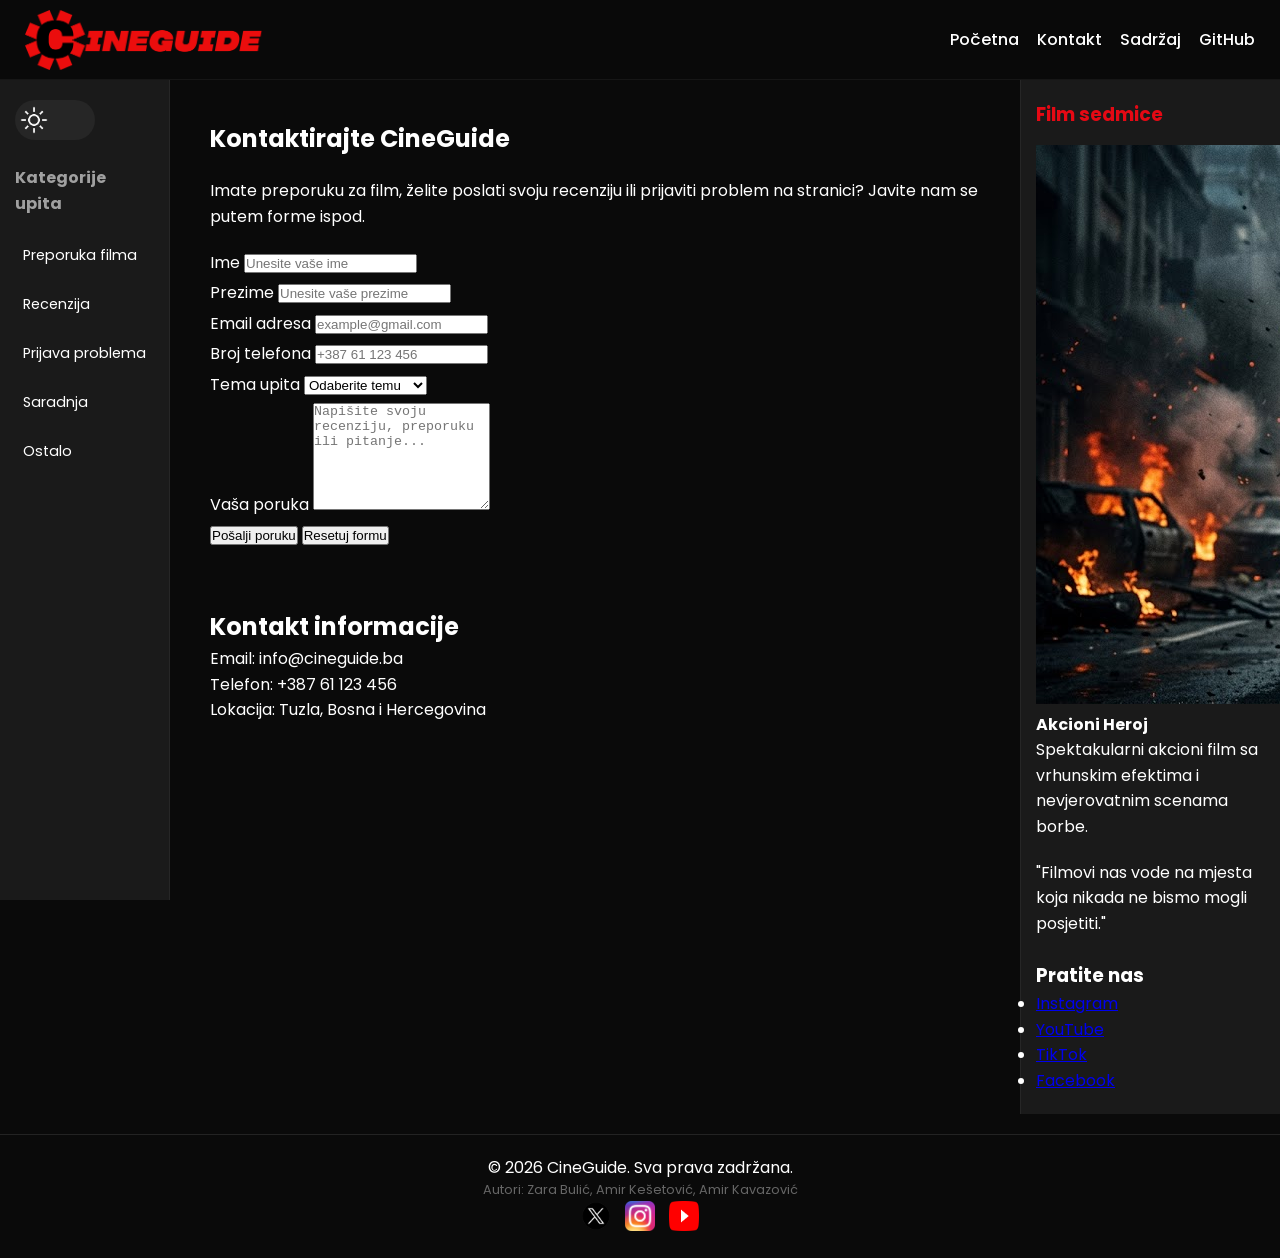
==== kontakt.html @ f927d688 "vracen desni sidebar Updated kontakt.html to add a right sidebar with film of the week and social me" ====
<!DOCTYPE html>
<html lang="bs">
<head>
<meta charset="UTF-8">
<meta name="viewport" content="width=device-width, initial-scale=1.0">
<title>CineGuide - Kontakt</title>
    <link rel="stylesheet" href="css/tptpstil.css">
    <script src="js/tptpskripte.js" defer></script>
</head>

<body>

    <header>
        <div class="logo">
            <img src="images/CineLogoFinal.png" alt="CineGuide Logo" class="logo-slika">
        </div>

        <nav>
            <ul>
                <li><a href="index.html">Početna</a></li>
                <li><a href="kontakt.html">Kontakt</a></li>
                <li><a href="sadrzaj.html">Sadržaj</a></li>
                <li><a href="https://github.com/amirkesetovic/Grupa14-TPTP-2026" target="_blank">GitHub</a></li>
            </ul>
        </nav>
    </header>

    <div class="glavni-kontejner">
        <aside class="lijevi-sidebar">

            <input type="checkbox" id="mode-toggle" class="mode-checkbox">

            <label for="mode-toggle" class="slide-kontejner">
            <div class="ikona-omotac">
                    <img src="images/lightmode.png" alt="Light" class="ikona-sunce">
                    <img src="images/darkmode.png" alt="Dark" class="ikona-mesec">
            </div>
            </label>

            <h3>Kategorije upita</h3>

            <ul>
                <li><a href="#">Preporuka filma</a></li>
                <li><a href="#">Recenzija</a></li>
                <li><a href="#">Prijava problema</a></li>
                <li><a href="#">Saradnja</a></li>
                <li><a href="#">Ostalo</a></li>
            </ul>

        </aside>

        <!-- GLAVNI SADRZAJ -->
        <main class="kontakt-sadrzaj">

            <section class="kontakt-sekcija">

                <h1>Kontaktirajte CineGuide</h1>

                <p>
                    Imate preporuku za film, želite poslati svoju recenziju
                    ili prijaviti problem na stranici? Javite nam se putem forme ispod.
                </p>

                
                <form id="kontakt-forma">

                    
                    <div class="forma-grupa">
                        <label for="ime">Ime</label>
                        <input type="text" id="ime" class="unos-polje" name="ime" 
                        placeholder="Unesite vaše ime" autocomplete="given-name">
                        <span class="greska" id="ime-greska"></span>
                    </div>
                    
                    <div class="forma-grupa">
                        <label for="prezime">Prezime</label>
                        <input type="text" id="prezime"class="unos-polje"  name="prezime" 
                        placeholder="Unesite vaše prezime" autocomplete="family-name">
                        <span class="greska" id="prezime-greska"></span>
                    </div>

                    <div class="forma-grupa">
                        <label for="email">Email adresa</label>
                        <input type="text" id="email" class="unos-polje" name="email" 
                        placeholder="example@gmail.com" autocomplete="email">
                        <span class="greska" id="email-greska"></span>
                    </div>
                    
                    <div class="forma-grupa">
                        <label for="telefon">Broj telefona</label>
                        <input type="text" id="telefon" class="unos-polje" name="telefon"  
                        placeholder="+387 61 123 456" autocomplete="tel">
                        <span class="greska" id="telefon-greska"></span>
                    </div>

                    <div class="forma-grupa">
                        <label for="tema">Tema upita</label>
                        <select id="tema" name="tema" class="unos-polje">

                            <option value="">Odaberite temu</option>
                            <option value="preporuka">
                                Preporuka filma
                            </option>

                            <option value="recenzija">
                                Slanje recenzije
                            </option>

                            <option value="problem">
                                Prijava problema
                            </option>

                            <option value="saradnja">
                                Saradnja
                            </option>

                            <option value="ostalo">
                                Ostalo
                            </option>

                        </select>

                        <span class="greska" id="tema-greska"></span>
                    </div>

                    <div class="forma-grupa">
                        <label for="poruka">Vaša poruka</label>

                        <textarea
                            id="poruka" name="poruka" rows="7"
                             placeholder="Napišite svoju recenziju, preporuku ili pitanje..."
                        ></textarea>

                        <span class="greska" id="poruka-greska"></span>
                    </div>

                    <div class="dugmad-forme">
                        <button type="submit" class="posalji-btn">
                            Pošalji poruku
                        </button>

                        <button type="reset" class="reset-btn">
                            Resetuj formu
                        </button>

                    </div>
                </form>

                <div id="uspjesna-poruka"></div>
                <section class="kontakt-info">

    <h2>Kontakt informacije</h2>

    <p>Email: info@cineguide.ba</p>
    <p>Telefon: +387 61 123 456</p>
    <p>Lokacija: Tuzla, Bosna i Hercegovina</p>
                </section>
        </main>

        <aside class="desni-sidebar">
            <h3 class="kontakt-film-naslov">Film sedmice</h3>

            <div class="film-sedmice">

                <picture>
              
             <img src="images/film1.jpg" alt="Film sedmice" class="film-slika">
             </picture>
                <h4>Akcioni Heroj</h4>

                <p>
                    Spektakularni akcioni film sa vrhunskim efektima
                    i nevjerovatnim scenama borbe.
                </p>

            </div>

            <blockquote class="kontakt-citat">
                "Filmovi nas vode na mjesta koja nikada ne bismo mogli posjetiti."
            </blockquote>

            <h3 class="pratite-nas-naslov">Pratite nas</h3>

            <ul class="drustvene-mreze">
                <li><a href="#">Instagram</a></li>
                <li><a href="#">YouTube</a></li>
                <li><a href="#">TikTok</a></li>
                <li><a href="#">Facebook</a></li>
             </ul>
          </aside>
           </div>
    
    <footer class="footer-glavni">
        <p>&copy; 2026 CineGuide. Sva prava zadržana.</p>
        <p class="footer-autori">Autori: Zara Bulić, Amir Kešetović, Amir Kavazović</p>
        <a href="https://www.x.com" target="_blank"><img src="images/x-icon.png" alt="X Logo" class="icon"></a>
        <a href="https://www.instagram.com" target="_blank"><img src="images/Instagram_icon.png" alt="Instagram Logo" class="icon"></a>
        <a href="https://www.youtube.com" target="_blank"><img src="images/Youtube_icon.png" alt="Youtube Logo" class="icon"></a>
    </footer>

</body>
</html>
---- css/tptpstil.css ----
@import url('https://fonts.googleapis.com/css2?family=Poppins:wght@300;400;600;700&display=swap');

:root {
    --primary: #e50914;
    --bg-body: #0a0a0a;
    --bg-card: #1a1a1a;
    --text-main: #ffffff;
    --text-muted: #a0a0a0;
    --gold: #ffc107;
    --glass: rgba(255, 255, 255, 0.05);
    --header-height: 80px;
    --sidebar-width: clamp(160px, 18vw, 240px);
    --aside-width: clamp(220px, 24vw, 340px);
}
* {
    margin: 0;
    padding: 0;
    box-sizing: border-box;
}

body {
    background-color: var(--bg-body);
    color: var(--text-main);
    font-family: 'Poppins', sans-serif;
    line-height: 1.6;
}

/* --- HEADER --- */
header {
    background: rgba(10, 10, 10, 0.95);
    backdrop-filter: blur(10px);
    height: var(--header-height);
    width: 100%;
    position: fixed;
    top: 0;
    left: 0;
    display: flex;
    align-items: center;
    justify-content: space-between;
    padding: 0 40px;
    border-bottom: 1px solid var(--glass);
    z-index: 1000;
}

header h1 {
    color: var(--primary);
    font-weight: 700;
    letter-spacing: 1px;
}

header nav ul {
    display: flex;
    list-style: none;
    gap: 25px;
}

header nav ul li a {
    color: var(--text-main);
    text-decoration: none;
    font-weight: 500;
    transition: 0.3s;
}

header nav ul li a:hover {
    color: var(--primary);
}


/* header ostaje na dark paletti */
header {
    background: rgba(10, 10, 10, 0.95);
}

header nav ul li a {
    color: white !important;
}

header h1 {
    color: white;
}

/* --- GLAVNI KONTEJNER (GRID) --- */
.glavni-kontejner {
    display: grid;
    grid-template-columns: var(--sidebar-width) 1fr var(--aside-width);
    margin-top: var(--header-height);
    min-height: calc(100vh - var(--header-height));
}

/* --- LIJEVI SIDEBAR --- */
.lijevi-sidebar {
    background: var(--bg-card);
    padding:
        clamp(15px, 2vw, 30px)
        clamp(10px, 1.5vw, 20px);
    border-right: 1px solid var(--glass);
    position: sticky;
    top: var(--header-height);
    height: calc(100vh - var(--header-height));
}

.lijevi-sidebar h3 {
    margin-bottom: 20px;
    font-size: clamp(0.9rem, 1vw, 1.2rem);
    color: var(--text-muted);
}

.lijevi-sidebar ul {
    list-style: none;
    display: flex;
    flex-direction: column;
    gap: 10px;
}

.lijevi-sidebar ul li a {
    color: var(--text-main);
    text-decoration: none;
    display: block;
    font-size: clamp(0.8rem, 0.9vw, 1rem);
    padding: clamp(8px, 1vw, 12px);
    border-radius: 8px;
    transition: 0.3s;
}

.lijevi-sidebar ul li a:hover {
    background: var(--glass);
    color: var(--primary);
    padding-left: 15px;
}

.desni-sidebar {
        max-width: fit-content;
    }
/* --- DARK/LIGHT MODE--- */

.mode-checkbox {
    display: none;
}

.slide-kontejner {
    display: flex;
    align-items: center;
    gap: 15px;
    padding: 10px 15px;
    background: var(--glass);
    border-radius: 50px;
    cursor: pointer;
    width: fit-content;
    margin-bottom: 25px;
    transition: 0.3s;
}

.slide-kontejner {
    width: 80px;
    height: 40px;
    background: var(--glass);
    border-radius: 50px;
    display: flex;
    align-items: center;
    padding: 5px;
    cursor: pointer;
    margin-bottom: 25px;
    transition: 0.3s;
}

.ikona-omotac {
    width: 100%;
    display: flex;
    align-items: center;
    justify-content: flex-start;
    transition: 0.3s ease;
    position: relative;
}

#mode-toggle:checked + .slide-kontejner .ikona-omotac {
    justify-content: flex-end;
}

.ikona-omotac {
    width: 100%;
    display: flex;
    align-items: center;
    justify-content: flex-start;
    transition: 0.3s ease;
}

.ikona-sunce,
.ikona-mesec {
    width: 28px;
    height: 28px;
    transition: 0.3s ease;
}

/* dark mode je default */
.ikona-sunce {
    opacity: 1;
    transform: scale(1);
    filter: invert(1);
}

.ikona-mesec {
    opacity: 0;
    transform: scale(0);
}

/* light mode toggle */
#mode-toggle:checked + .slide-kontejner .ikona-sunce {
    opacity: 0;
    transform: scale(0);
}

#mode-toggle:checked + .slide-kontejner .ikona-mesec {
    opacity: 1;
    transform: scale(1);
}

#mode-toggle:checked + .slide-kontejner .ikona-omotac {
    justify-content: flex-end;
}

/* Globalna promjena varijabli stranice */
/* LIGHT MODE */
body.light-mode {
    --bg-body: #f5f5f5;
    --bg-card: #ffffff;
    --text-main: #1a1a1a;
    --text-muted: #555555;
    --glass: rgba(0, 0, 0, 0.1);
}

/* --- SREDINA - MREŽA FILMOVA --- */

.sadrzaj-filmova {
    padding: 40px;
    display: flex;
    flex-wrap: wrap;
    justify-content: center;

    /* Responsive grid */
    grid-template-columns: repeat(auto-fit, minmax(280px, 320px));

    gap: 30px;

    width: 100%;
}

.film-kartica {
    background: var(--bg-card);
    border-radius: 15px;
    overflow: hidden;
    border: 1px solid var(--glass);
    transition: 0.4s;
    display: flex;
    flex-direction: column;
}

.film-kartica:hover {
    transform: translateY(-10px);
    border-color: var(--primary);
}

.film-kartica img {
    width: 100%;
    height: 200px;
    object-fit: cover;
    display: block;
}

.film-kartica .info {
    padding: 20px;
    flex-grow: 1;
    display: flex;
    flex-direction: column;
}

.film-kartica h3 {
    margin-bottom: 10px;
    font-size: 1.2rem;
}

.film-kartica p {
    color: var(--text-muted);
    font-size: 0.9rem;
}

/* --- ZVJEZDICE I BROJČANA OCJENA --- */
.rating {
    margin-top: 10px;
}

.stars {
    color: var(--gold);
    letter-spacing: 1px;
}

.ocjena-broj {
    color: var(--text-muted);
    font-size: 0.85rem;
    margin-left: 5px;
}

/* --- NAŠE MIŠLJENJE I TIPKA --- */
.misljenje {
    margin-top: 10px;
    font-size: 0.85rem;
    line-height: 1.4;
}

.detalji-btn {
    display: block;
    background-color: var(--primary);
    color: white;
    text-align: center;
    text-decoration: none;
    padding: 12px;
    border-radius: 8px;
    margin-top: auto; /* Gura tipku na dno kartice */
    font-weight: 600;
    transition: 0.3s;
}

.detalji-btn:hover {
    background-color: #b20710;
}

/* --- DESNI SIDEBAR (VIDEO) --- */
.desni-sidebar {
    padding: 30px 20px;
    background: var(--bg-card);
    border-left: 1px solid var(--glass);
}

.video-okvir {
    width: 100%;
    height: 450px; /* Fiksna visina za stabilan prikaz */
    background: #000;
    border-radius: 12px;
    overflow: hidden;
    border: 2px solid var(--primary);
    position: relative;
}

.lokalni-video {
    width: 100%;
    height: 100%;
    object-fit: cover;
}

/* --- FOOTER --- */
footer {
    text-align: center;
    padding: 40px;
    background: rgba(10, 10, 10, 0.95); /* footer ostaje na dark mode */
    border-top: 1px solid var(--glass);
}
/* Stilovi za logo u headeru */
.logo {
    display: flex;
    align-items: center; /* Centriranje slike vertikalno */
}

.logo-slika {
    max-height: 60px; /* Prilagodite visinu logotipa da stane u header */
    width: auto;      /* Automatska širina radi očuvanja proporcija */
}

/* Definicija varijabli (prema tvojim pravilima) */


.video-kontejner {
    position: relative;
    width: 100%;
    height: var(--video-visina);
    overflow: hidden;
    /* Flexbox za centriranje teksta preko videa */
    display: flex;
    align-items: center;
    justify-content: center;
}

.pozadinski-video {
    position: absolute;
    top: 50%;
    left: 50%;
    min-width: 100%;
    min-height: 100%;
    width: auto;
    height: auto;
    z-index: -1; /* Video ide u pozadinu */
    transform: translate(-50%, -50%);
    object-fit: cover; /* Osigurava da video popuni prostor bez razvlačenja */
}

/* Stil za logo koji ide preko videa */
.logo-video {
    width: 50px;         /* Možeš promijeniti na 150px ili 250px po želji */
    height: auto;          /* Održava proporcije da se logo ne iskrivi */
    margin-bottom: 15px;   /* Razmak između loga i naslova ispod */
    display: block;        /* Da bi margin: auto radila centriranje */
    margin-left: auto;
    margin-right: auto;
    /* Dodatni efekt: malo sjene da logo bolje "iskoči" sa videa */
    filter: drop-shadow(0px 4px 8px rgba(0,0,0,0.5));
}

/* Osiguraj da kontejner preko videa ne bude preširok na desktopu */
.sadrzaj-preko-videa {
    max-width: 80%;       /* Da ne ide od ruba do ruba */
    z-index: 10;          /* Mora biti veći od videa (-1) */
}

footer p {
    color: white; /* footer ostaje na dark mode */
}

/* dodao nabrzaka zato sto me nerviralo, editajte po zelji -Kesetovic */
.kontakt-sekcija { 
    padding: 40px;
    display: flex;
    flex-direction: column;
    gap: 20px;
}

/* ========================================= */
/* HERO SLIDER */
/* ========================================= */

.sredisnji-sadrzaj {
    display: flex;
    flex-direction: column;
    width: 100%;
}

.hero-slider {
    position: relative;
    width: 100%;
    height: 420px;
    overflow: hidden;
    border-bottom: 1px solid var(--glass);
}

.slides {
    display: flex;
    width: 100%;
    height: 100%;
    transition: transform 0.6s ease-in-out;
}

.slide {
    min-width: 100%;
    height: 100%;
    position: relative;
}

.slide img {
    width: 100%;
    height: 100%;
    object-fit: cover;
    filter: brightness(45%);
}

.slide-video {
    width: 100%;
    height: 100%;
    object-fit: cover;
    filter: brightness(45%);
}

.slide-content {
    position: absolute;
    left: 50px;
    bottom: 50px;
    max-width: 500px;
    z-index: 5;
}

.slide-content h1 {
    font-size: 3rem;
    margin-bottom: 15px;
    color: white;
}

.slide-content p {
    font-size: 1.1rem;
    color: #e0e0e0;
}

.nav-btn {
    position: absolute;
    top: 50%;
    transform: translateY(-50%);
    width: 50px;
    height: 50px;
    border: none;
    border-radius: 50%;
    background: rgba(0,0,0,0.5);
    color: white;
    font-size: 2rem;
    cursor: pointer;
    z-index: 10;
    transition: 0.3s;
}

.nav-btn:hover {
    background: rgba(0,0,0,0.8);
}

.prev {
    left: 20px;
}

.next {
    right: 20px;
}

.dots {
    position: absolute;
    bottom: 20px;
    left: 50%;
    transform: translateX(-50%);
    display: flex;
    gap: 10px;
    z-index: 10;
}

.dot {
    width: 12px;
    height: 12px;
    border-radius: 50%;
    background: rgba(255,255,255,0.4);
    cursor: pointer;
    transition: 0.3s;
}

.dot.active {
    background: white;
}

/* ========================================= */
/* FILMOVI ISPOD SLIDERA */
/* ========================================= */

.sadrzaj-filmova {
    padding: 40px;
    display: grid;
    grid-template-columns: repeat(auto-fill, minmax(280px, 1fr));
    gap: 30px;
}

/* ========================================= */
/* RESPONSIVE */
/* ========================================= */

.icon {
    width: 30px;
    height: 30px;
    margin: 0 5px;
    transition: 0.3s;
    align-items: baseline;
}


/* ===== INLINE STILOVI PREBAČENI IZ HTML-A ===== */

.trailer-naslov {
    color: #e50914;
    margin-bottom: 15px;
}

.trailer-opis {
    margin-top: 10px;
    font-size: 0.9rem;
    color: #a0a0a0;
}

.footer-glavni {
    text-align: center;
    padding: 20px;
    border-top: 1px solid rgba(255,255,255,0.1);
    margin-top: 20px;
}

.footer-autori {
    font-size: 0.8rem;
    color: #666;
}

.kontakt-film-naslov {
    color: #e50914;
    margin-bottom: 15px;
}

.kontakt-citat {
    margin-top: 20px;
}

.pratite-nas-naslov {
    margin-top: 25px;
}

.aktivan-filter {
    background: var(--primary);
    color: white !important;
}

/* Validacija forme */

.greska {
    color: #ff4d4d;
    font-size: 0.85rem;
    margin-top: 5px;
    display: block;
}

#uspjesna-poruka {
    margin-top: 20px;
    color: #4caf50;
    font-weight: 600;
}

@media (max-width: 1440px) {

    :root {
        --sidebar-width: 170px;
        --aside-width: 260px;
    }

    /* HEADER */

    header {
        padding: 0 25px;
    }

    header nav ul {
        gap: 18px;
    }

    /* LIJEVI SIDEBAR */

    .lijevi-sidebar {
        padding: 20px 15px;
    }

    .lijevi-sidebar h3 {
        font-size: 1rem;
    }

    .lijevi-sidebar ul li a {
        font-size: 0.9rem;
        padding: 8px;
    }

    /* DESNI SIDEBAR */

    .desni-sidebar {
        padding: 20px 15px;
    }

    .video-okvir {
        height: 350px;
    }

    /* HERO SLIDER */

    .hero-slider {
        height: 360px;
    }

    .slide-content h1 {
        font-size: 2.3rem;
    }

    .slide-content p {
        font-size: 1rem;
    }

    /* FILM GRID */

    .sadrzaj-filmova {
        grid-template-columns:
            repeat(auto-fill, minmax(240px, 1fr));

        padding: 30px;
        gap: 20px;
    }

}

@media (max-width: 768px) {

    /* HEADER */

    header {
        height: auto;
        flex-direction: column;
        align-items: center;
        padding: 15px;
        gap: 15px;
    }

    /* NAVIGACIJA */

    header nav ul {
    display: flex;
    list-style: none;
    gap: 10px;

    flex-wrap: nowrap;
    justify-content: center;
    }

    header nav ul li a {
    white-space: nowrap;
    }

    /* GLAVNI KONTEJNER */

    .glavni-kontejner {
        grid-template-columns: 1fr;
        margin-top: 120px;
    }

    /* LIJEVI SIDEBAR */

    .lijevi-sidebar {
        display: block;
        position: static;
        height: auto;
        border-right: none;
        border-bottom: 1px solid var(--glass);
    }

    /* KATEGORIJE */

    .lijevi-sidebar ul {
        flex-direction: row;
        flex-wrap: wrap;
        justify-content: center;
    }

    /* DESNI SIDEBAR */

    .desni-sidebar {
        display: none;
    }

    /* HERO SLIDER */

    .hero-slider {
        height: 250px;
    }

    .slide-content {
        left: 20px;
        bottom: 20px;
        max-width: 90%;
    }

    .slide-content h1 {
        font-size: 1.5rem;
    }

    .slide-content p {
        font-size: 0.9rem;
    }

    /* FILM KARTICE */

    .sadrzaj-filmova {
        grid-template-columns: 1fr;
        padding: 20px;
    }

}
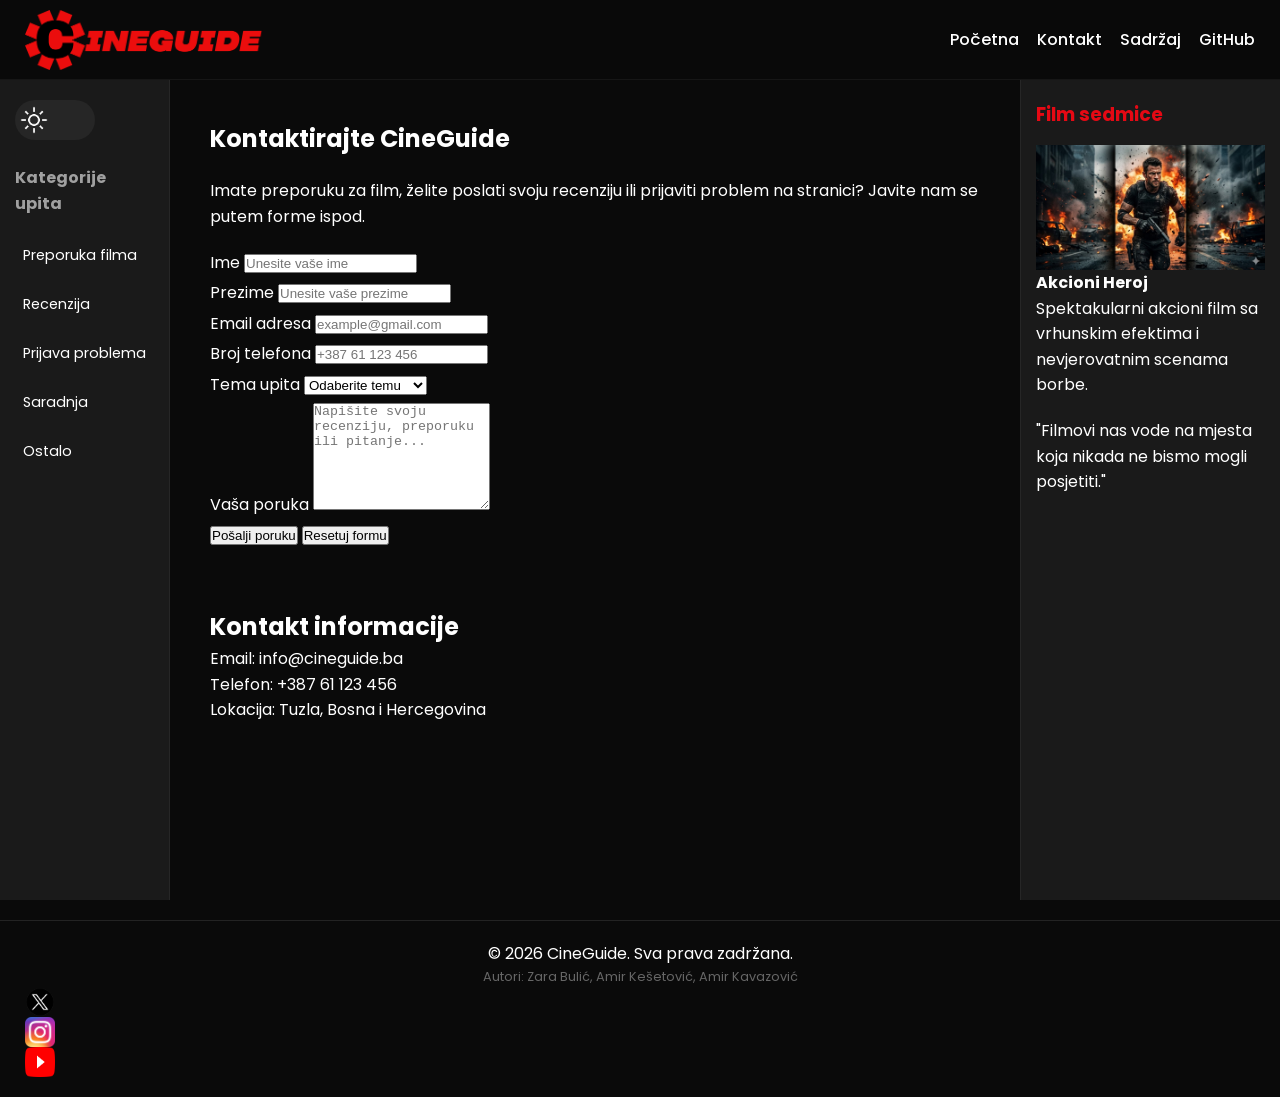
==== commit 602f4689: "izbrisane popularne mreze" ====
--- a/kontakt.html
+++ b/kontakt.html
@@ -179,14 +179,7 @@
                 "Filmovi nas vode na mjesta koja nikada ne bismo mogli posjetiti."
             </blockquote>
 
-            <h3 class="pratite-nas-naslov">Pratite nas</h3>
-
-            <ul class="drustvene-mreze">
-                <li><a href="#">Instagram</a></li>
-                <li><a href="#">YouTube</a></li>
-                <li><a href="#">TikTok</a></li>
-                <li><a href="#">Facebook</a></li>
-             </ul>
+           
           </aside>
            </div>
     
--- a/css/tptpstil.css
+++ b/css/tptpstil.css
@@ -17,13 +17,25 @@
     padding: 0;
     box-sizing: border-box;
 }
-
+html,
+body {
+    width: 100%;
+    overflow-x: hidden;
+}
 body {
     background-color: var(--bg-body);
     color: var(--text-main);
     font-family: 'Poppins', sans-serif;
     line-height: 1.6;
 }
+img,
+video,
+iframe {
+    max-width: 100%;
+    height: auto;
+    display: block;
+}
+
 
 /* --- HEADER --- */
 header {
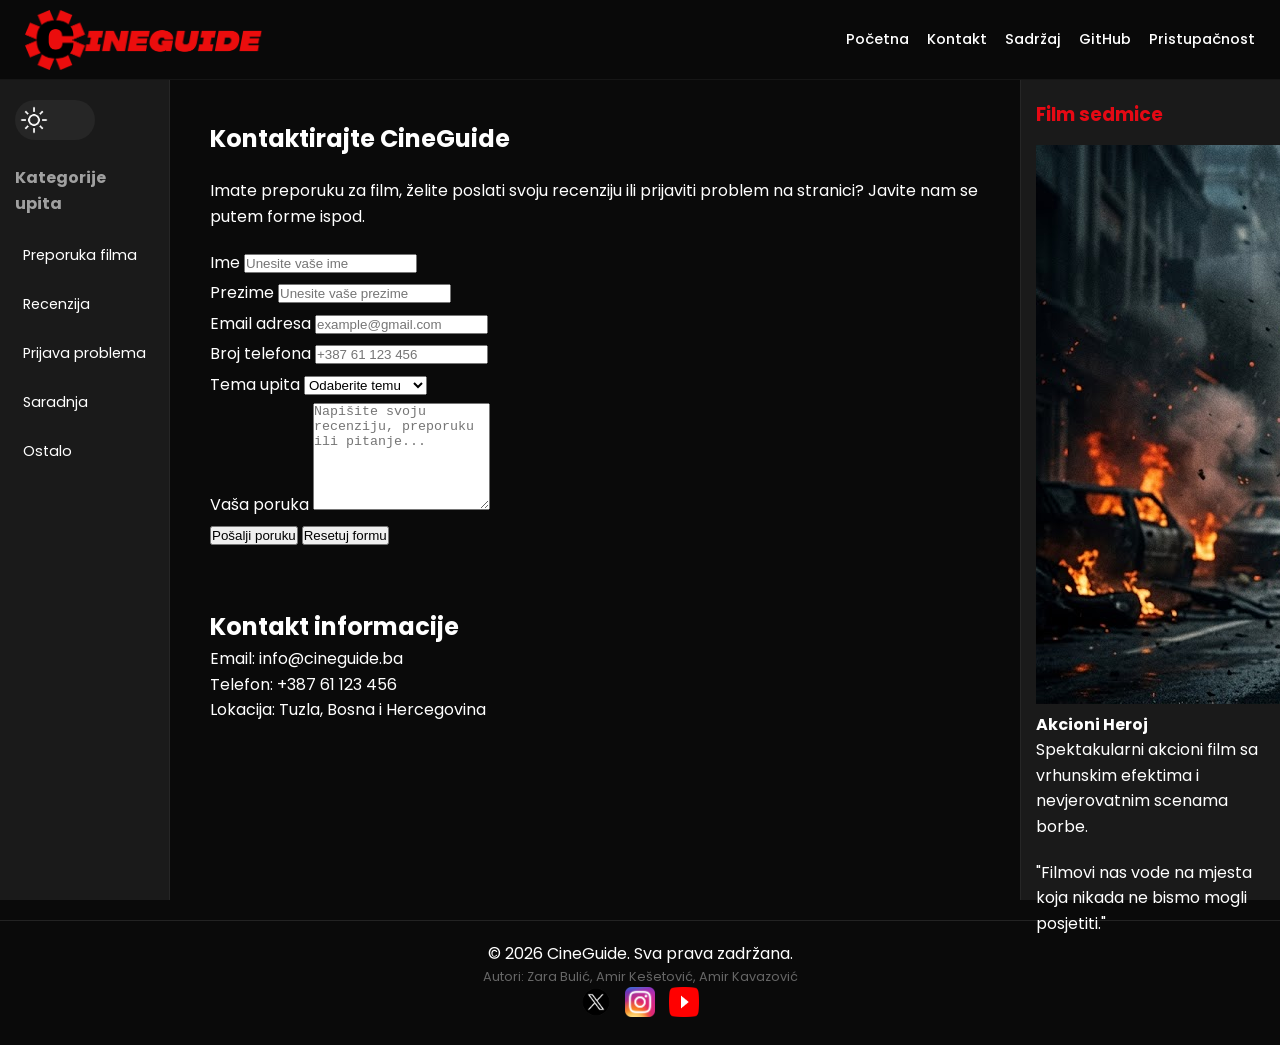
==== commit ca3f731e: "Dodat accessibility panel" ====
--- a/kontakt.html
+++ b/kontakt.html
@@ -21,8 +21,38 @@
                 <li><a href="kontakt.html">Kontakt</a></li>
                 <li><a href="sadrzaj.html">Sadržaj</a></li>
                 <li><a href="https://github.com/amirkesetovic/Grupa14-TPTP-2026" target="_blank">GitHub</a></li>
+                <li><a href="#" id="accessibility">Pristupačnost</a></li>
             </ul>
         </nav>
+
+            <!-- ACCESSIBILITY PANEL -->
+<div class="accessibility-panel hidden" id="accessibility-panel">
+
+    <h3>Postavke pristupačnosti</h3>
+
+    <div class="accessibility-option">
+        <label for="font-size-slider">
+            Veličina fonta
+        </label>
+
+        <input
+            type="range"
+            id="font-size-slider"
+            min="14"
+            max="24"
+            value="16"
+        >
+
+        <span id="font-size-value">16px</span>
+    </div>
+
+    <div class="accessibility-option">
+        <button id="toggle-animations">
+            Isključi animacije
+        </button>
+    </div>
+
+</div>
     </header>
 
     <div class="glavni-kontejner">
--- a/css/tptpstil.css
+++ b/css/tptpstil.css
@@ -17,25 +17,13 @@
     padding: 0;
     box-sizing: border-box;
 }
-html,
-body {
-    width: 100%;
-    overflow-x: hidden;
-}
+
 body {
     background-color: var(--bg-body);
     color: var(--text-main);
     font-family: 'Poppins', sans-serif;
     line-height: 1.6;
 }
-img,
-video,
-iframe {
-    max-width: 100%;
-    height: auto;
-    display: block;
-}
-
 
 /* --- HEADER --- */
 header {
@@ -141,7 +129,14 @@
 }
 
 .desni-sidebar {
-        max-width: fit-content;
+    background: var(--bg-card);
+    padding:
+        clamp(15px, 2vw, 30px)
+        clamp(10px, 1.5vw, 20px);
+    border-left: 1px solid var(--glass);
+    position: sticky;
+    top: var(--header-height);
+    height: calc(100vh - var(--header-height));
     }
 /* --- DARK/LIGHT MODE--- */
 
@@ -432,10 +427,6 @@
     flex-direction: column;
     gap: 20px;
 }
-
-/* ========================================= */
-/* HERO SLIDER */
-/* ========================================= */
 
 .sredisnji-sadrzaj {
     display: flex;
@@ -548,20 +539,12 @@
     background: white;
 }
 
-/* ========================================= */
-/* FILMOVI ISPOD SLIDERA */
-/* ========================================= */
-
 .sadrzaj-filmova {
     padding: 40px;
     display: grid;
     grid-template-columns: repeat(auto-fill, minmax(280px, 1fr));
     gap: 30px;
 }
-
-/* ========================================= */
-/* RESPONSIVE */
-/* ========================================= */
 
 .icon {
     width: 30px;
@@ -645,6 +628,7 @@
 
     header nav ul {
         gap: 18px;
+        font-size: 0.9rem;
     }
 
     /* LIJEVI SIDEBAR */
@@ -723,6 +707,7 @@
 
     header nav ul li a {
     white-space: nowrap;
+    font-size: 0.8rem;
     }
 
     /* GLAVNI KONTEJNER */
@@ -783,5 +768,119 @@
         padding: 20px;
     }
 
-}
-
+    .accessibility-panel {
+        right: 15px;
+        left: 15px;
+        width: auto;
+    }
+
+}
+
+/* --- RECENZIJE --- */
+
+.hidden {
+    display: none;
+}
+
+#recenzije {
+    width: 100%;
+    padding: 40px;
+}
+
+.film-recenzija {
+    max-width: 900px;
+    margin: 0 auto;
+}
+
+.film-recenzija img {
+    width: 100%;
+    max-width: 500px;
+    border-radius: 15px;
+    margin-bottom: 25px;
+}
+
+.film-recenzija h1 {
+    margin-bottom: 20px;
+    font-size: 2.5rem;
+}
+
+.film-recenzija p {
+    margin-bottom: 15px;
+    line-height: 1.8;
+    color: var(--text-muted);
+}
+
+.nazad-btn {
+    margin-bottom: 30px;
+}
+
+/* --- PANEL ZA PRISTUPAČNOST --- */
+
+.accessibility-panel {
+    position: absolute;
+    top: 90px;
+    right: 40px;
+
+    width: 320px;
+
+    background: var(--bg-card);
+
+    border: 1px solid var(--glass);
+
+    border-radius: 15px;
+
+    padding: 20px;
+
+    z-index: 2000;
+
+    box-shadow: 0 10px 25px rgba(0,0,0,0.4);
+}
+
+.accessibility-panel.hidden {
+    display: none;
+}
+
+.accessibility-panel h3 {
+    margin-bottom: 20px;
+    color: var(--primary);
+}
+
+.accessibility-option {
+    margin-bottom: 20px;
+}
+
+.accessibility-option label {
+    display: block;
+    margin-bottom: 10px;
+}
+
+.accessibility-option input[type="range"] {
+    width: 100%;
+}
+
+.accessibility-option button {
+    width: 100%;
+    padding: 10px;
+
+    border: none;
+    border-radius: 8px;
+
+    background: var(--primary);
+    color: white;
+
+    cursor: pointer;
+
+    font-weight: 600;
+
+    transition: 0.3s;
+}
+
+.accessibility-option button:hover {
+    background: #b20710;
+}
+
+body.reduce-motion * {
+    animation: none !important;
+    transition: none !important;
+    scroll-behavior: auto !important;
+}
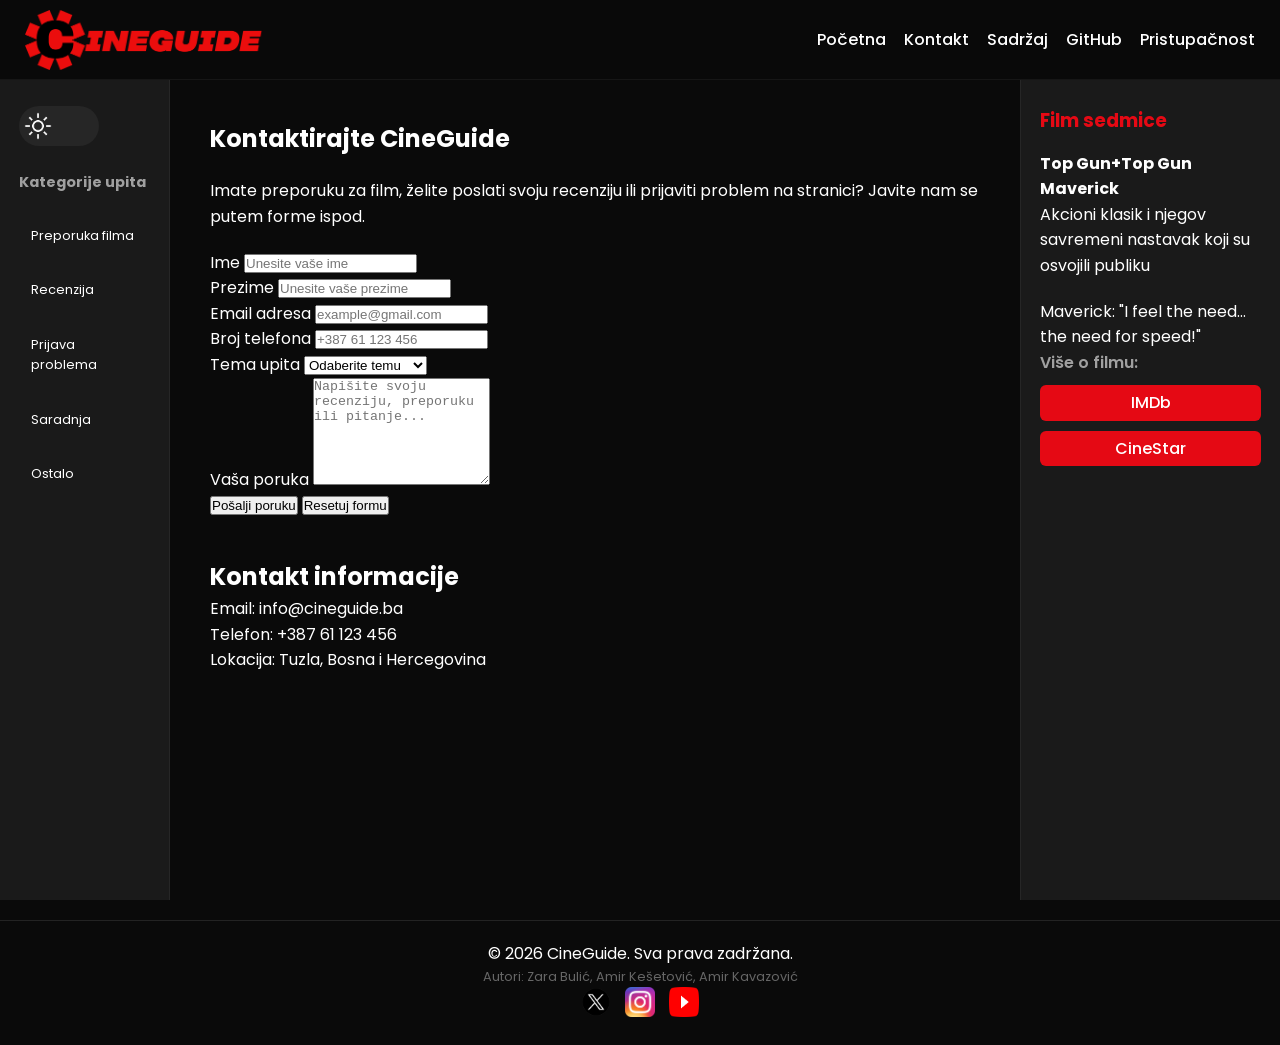
==== commit 11d1b0ee: "galerija slika, tabela itd" ====
--- a/kontakt.html
+++ b/kontakt.html
@@ -191,25 +191,27 @@
             <h3 class="kontakt-film-naslov">Film sedmice</h3>
 
             <div class="film-sedmice">
-
-                <picture>
-              
-             <img src="images/film1.jpg" alt="Film sedmice" class="film-slika">
-             </picture>
-                <h4>Akcioni Heroj</h4>
-
+          <h4>Top Gun+Top Gun Maverick</h4>
                 <p>
-                    Spektakularni akcioni film sa vrhunskim efektima
-                    i nevjerovatnim scenama borbe.
+                    Akcioni klasik i njegov savremeni nastavak koji su osvojili publiku 
                 </p>
 
             </div>
 
             <blockquote class="kontakt-citat">
-                "Filmovi nas vode na mjesta koja nikada ne bismo mogli posjetiti."
+                Maverick: "I feel the need... the need for speed!"
             </blockquote>
-
-           
+         <p class="link-naslov">Više o filmu:</p>
+
+    <div class="link-grupa">
+        <a href="https://www.imdb.com/title/tt0092099/" target="_blank" class="link-dugme">
+            IMDb
+        </a>
+
+        <a href="https://cinestarcinemas.ba/tuzla-bingo-city-center/top-gun-maverick/6507"
+           target="_blank" class="link-dugme">
+            CineStar
+        </a>
           </aside>
            </div>
     
--- a/css/tptpstil.css
+++ b/css/tptpstil.css
@@ -18,6 +18,7 @@
     box-sizing: border-box;
 }
 
+/* --- DEFAULT STIL --- */
 body {
     background-color: var(--bg-body);
     color: var(--text-main);
@@ -25,7 +26,18 @@
     line-height: 1.6;
 }
 
+/* ---LIGHT MODE--- */
+body.light-mode {
+    --bg-body: #f5f5f5;
+    --bg-card: #ffffff;
+    --text-main: #1a1a1a;
+    --text-muted: #555555;
+    --glass: rgba(0, 0, 0, 0.1);
+}
+
+/* -------------- */
 /* --- HEADER --- */
+/* -------------- */
 header {
     background: rgba(10, 10, 10, 0.95);
     backdrop-filter: blur(10px);
@@ -42,10 +54,14 @@
     z-index: 1000;
 }
 
-header h1 {
-    color: var(--primary);
-    font-weight: 700;
-    letter-spacing: 1px;
+.logo {
+    display: flex;
+    align-items: center; /* Centriranje slike vertikalno */
+}
+
+.logo-slika {
+    max-height: 60px; /* Prilagodite visinu logotipa da stane u header */
+    width: auto;      /* Automatska širina radi očuvanja proporcija */
 }
 
 header nav ul {
@@ -55,7 +71,7 @@
 }
 
 header nav ul li a {
-    color: var(--text-main);
+    color: white;
     text-decoration: none;
     font-weight: 500;
     transition: 0.3s;
@@ -65,21 +81,76 @@
     color: var(--primary);
 }
 
-
-/* header ostaje na dark paletti */
-header {
-    background: rgba(10, 10, 10, 0.95);
-}
-
-header nav ul li a {
-    color: white !important;
-}
-
-header h1 {
+.accessibility-panel {
+    position: absolute;
+    top: 90px;
+    right: 40px;
+
+    width: 320px;
+
+    background: var(--bg-card);
+
+    border: 1px solid var(--glass);
+
+    border-radius: 15px;
+
+    padding: 20px;
+
+    z-index: 2000;
+
+    box-shadow: 0 10px 25px rgba(0,0,0,0.4);
+}
+
+.accessibility-panel.hidden {
+    display: none;
+}
+
+.accessibility-panel h3 {
+    margin-bottom: 20px;
+    color: var(--primary);
+}
+
+.accessibility-option {
+    margin-bottom: 20px;
+}
+
+.accessibility-option label {
+    display: block;
+    margin-bottom: 10px;
+}
+
+.accessibility-option input[type="range"] {
+    width: 100%;
+}
+
+.accessibility-option button {
+    width: 100%;
+    padding: 10px;
+
+    border: none;
+    border-radius: 8px;
+
+    background: var(--primary);
     color: white;
-}
-
-/* --- GLAVNI KONTEJNER (GRID) --- */
+
+    cursor: pointer;
+
+    font-weight: 600;
+
+    transition: 0.3s;
+}
+
+.accessibility-option button:hover {
+    background: #b20710;
+}
+
+body.reduce-motion * {
+    animation: none !important;
+    transition: none !important;
+    scroll-behavior: auto !important;
+}
+
+/* --- GLAVNI KONTEJNER --- */
 .glavni-kontejner {
     display: grid;
     grid-template-columns: var(--sidebar-width) 1fr var(--aside-width);
@@ -87,7 +158,9 @@
     min-height: calc(100vh - var(--header-height));
 }
 
+/* ---------------------- */
 /* --- LIJEVI SIDEBAR --- */
+/* ---------------------- */
 .lijevi-sidebar {
     background: var(--bg-card);
     padding:
@@ -128,18 +201,6 @@
     padding-left: 15px;
 }
 
-.desni-sidebar {
-    background: var(--bg-card);
-    padding:
-        clamp(15px, 2vw, 30px)
-        clamp(10px, 1.5vw, 20px);
-    border-left: 1px solid var(--glass);
-    position: sticky;
-    top: var(--header-height);
-    height: calc(100vh - var(--header-height));
-    }
-/* --- DARK/LIGHT MODE--- */
-
 .mode-checkbox {
     display: none;
 }
@@ -198,7 +259,6 @@
     transition: 0.3s ease;
 }
 
-/* dark mode je default */
 .ikona-sunce {
     opacity: 1;
     transform: scale(1);
@@ -210,7 +270,12 @@
     transform: scale(0);
 }
 
-/* light mode toggle */
+.aktivan-filter {
+    background: var(--primary);
+    color: white !important;
+}
+
+/*---LIGHT/DARK MODE TOGGLE --- */
 #mode-toggle:checked + .slide-kontejner .ikona-sunce {
     opacity: 0;
     transform: scale(0);
@@ -225,215 +290,9 @@
     justify-content: flex-end;
 }
 
-/* Globalna promjena varijabli stranice */
-/* LIGHT MODE */
-body.light-mode {
-    --bg-body: #f5f5f5;
-    --bg-card: #ffffff;
-    --text-main: #1a1a1a;
-    --text-muted: #555555;
-    --glass: rgba(0, 0, 0, 0.1);
-}
-
+/* ------------------------------- */
 /* --- SREDINA - MREŽA FILMOVA --- */
-
-.sadrzaj-filmova {
-    padding: 40px;
-    display: flex;
-    flex-wrap: wrap;
-    justify-content: center;
-
-    /* Responsive grid */
-    grid-template-columns: repeat(auto-fit, minmax(280px, 320px));
-
-    gap: 30px;
-
-    width: 100%;
-}
-
-.film-kartica {
-    background: var(--bg-card);
-    border-radius: 15px;
-    overflow: hidden;
-    border: 1px solid var(--glass);
-    transition: 0.4s;
-    display: flex;
-    flex-direction: column;
-}
-
-.film-kartica:hover {
-    transform: translateY(-10px);
-    border-color: var(--primary);
-}
-
-.film-kartica img {
-    width: 100%;
-    height: 200px;
-    object-fit: cover;
-    display: block;
-}
-
-.film-kartica .info {
-    padding: 20px;
-    flex-grow: 1;
-    display: flex;
-    flex-direction: column;
-}
-
-.film-kartica h3 {
-    margin-bottom: 10px;
-    font-size: 1.2rem;
-}
-
-.film-kartica p {
-    color: var(--text-muted);
-    font-size: 0.9rem;
-}
-
-/* --- ZVJEZDICE I BROJČANA OCJENA --- */
-.rating {
-    margin-top: 10px;
-}
-
-.stars {
-    color: var(--gold);
-    letter-spacing: 1px;
-}
-
-.ocjena-broj {
-    color: var(--text-muted);
-    font-size: 0.85rem;
-    margin-left: 5px;
-}
-
-/* --- NAŠE MIŠLJENJE I TIPKA --- */
-.misljenje {
-    margin-top: 10px;
-    font-size: 0.85rem;
-    line-height: 1.4;
-}
-
-.detalji-btn {
-    display: block;
-    background-color: var(--primary);
-    color: white;
-    text-align: center;
-    text-decoration: none;
-    padding: 12px;
-    border-radius: 8px;
-    margin-top: auto; /* Gura tipku na dno kartice */
-    font-weight: 600;
-    transition: 0.3s;
-}
-
-.detalji-btn:hover {
-    background-color: #b20710;
-}
-
-/* --- DESNI SIDEBAR (VIDEO) --- */
-.desni-sidebar {
-    padding: 30px 20px;
-    background: var(--bg-card);
-    border-left: 1px solid var(--glass);
-}
-
-.video-okvir {
-    width: 100%;
-    height: 450px; /* Fiksna visina za stabilan prikaz */
-    background: #000;
-    border-radius: 12px;
-    overflow: hidden;
-    border: 2px solid var(--primary);
-    position: relative;
-}
-
-.lokalni-video {
-    width: 100%;
-    height: 100%;
-    object-fit: cover;
-}
-
-/* --- FOOTER --- */
-footer {
-    text-align: center;
-    padding: 40px;
-    background: rgba(10, 10, 10, 0.95); /* footer ostaje na dark mode */
-    border-top: 1px solid var(--glass);
-}
-/* Stilovi za logo u headeru */
-.logo {
-    display: flex;
-    align-items: center; /* Centriranje slike vertikalno */
-}
-
-.logo-slika {
-    max-height: 60px; /* Prilagodite visinu logotipa da stane u header */
-    width: auto;      /* Automatska širina radi očuvanja proporcija */
-}
-
-/* Definicija varijabli (prema tvojim pravilima) */
-
-
-.video-kontejner {
-    position: relative;
-    width: 100%;
-    height: var(--video-visina);
-    overflow: hidden;
-    /* Flexbox za centriranje teksta preko videa */
-    display: flex;
-    align-items: center;
-    justify-content: center;
-}
-
-.pozadinski-video {
-    position: absolute;
-    top: 50%;
-    left: 50%;
-    min-width: 100%;
-    min-height: 100%;
-    width: auto;
-    height: auto;
-    z-index: -1; /* Video ide u pozadinu */
-    transform: translate(-50%, -50%);
-    object-fit: cover; /* Osigurava da video popuni prostor bez razvlačenja */
-}
-
-/* Stil za logo koji ide preko videa */
-.logo-video {
-    width: 50px;         /* Možeš promijeniti na 150px ili 250px po želji */
-    height: auto;          /* Održava proporcije da se logo ne iskrivi */
-    margin-bottom: 15px;   /* Razmak između loga i naslova ispod */
-    display: block;        /* Da bi margin: auto radila centriranje */
-    margin-left: auto;
-    margin-right: auto;
-    /* Dodatni efekt: malo sjene da logo bolje "iskoči" sa videa */
-    filter: drop-shadow(0px 4px 8px rgba(0,0,0,0.5));
-}
-
-/* Osiguraj da kontejner preko videa ne bude preširok na desktopu */
-.sadrzaj-preko-videa {
-    max-width: 80%;       /* Da ne ide od ruba do ruba */
-    z-index: 10;          /* Mora biti veći od videa (-1) */
-}
-
-footer p {
-    color: white; /* footer ostaje na dark mode */
-}
-
-/* dodao nabrzaka zato sto me nerviralo, editajte po zelji -Kesetovic */
-.kontakt-sekcija { 
-    padding: 40px;
-    display: flex;
-    flex-direction: column;
-    gap: 20px;
-}
-
-.sredisnji-sadrzaj {
-    display: flex;
-    flex-direction: column;
-    width: 100%;
-}
-
+/* ------------------------------- */
 .hero-slider {
     position: relative;
     width: 100%;
@@ -539,11 +398,306 @@
     background: white;
 }
 
+.sredisnji-sadrzaj {
+    display: flex;
+    flex-direction: column;
+    width: 100%;
+}
+
 .sadrzaj-filmova {
     padding: 40px;
     display: grid;
     grid-template-columns: repeat(auto-fill, minmax(280px, 1fr));
     gap: 30px;
+}
+
+.film-kartica {
+    background: var(--bg-card);
+    border-radius: 15px;
+    overflow: hidden;
+    border: 1px solid var(--glass);
+    transition: 0.4s;
+    display: flex;
+    flex-direction: column;
+}
+
+.film-kartica:hover {
+    transform: translateY(-10px);
+    border-color: var(--primary);
+}
+
+.film-kartica img {
+    width: 100%;
+    height: 200px;
+    object-fit: cover;
+    display: block;
+}
+
+.film-kartica .info {
+    padding: 20px;
+    flex-grow: 1;
+    display: flex;
+    flex-direction: column;
+}
+
+.film-kartica h3 {
+    margin-bottom: 10px;
+    font-size: 1.2rem;
+}
+
+.film-kartica p {
+    color: var(--text-muted);
+    font-size: 0.9rem;
+}
+
+/* --- ZVJEZDICE I BROJČANA OCJENA --- */
+.rating {
+    margin-top: 10px;
+}
+
+.stars {
+    color: var(--gold);
+    letter-spacing: 1px;
+}
+
+.ocjena-broj {
+    color: var(--text-muted);
+    font-size: 0.85rem;
+    margin-left: 5px;
+}
+
+.kontakt-sekcija { 
+    padding: 40px;
+    display: flex;
+    flex-direction: column;
+    gap: 20px;
+}
+
+.film-tabela {
+    border: 1px solid var(--glass);
+    border-radius: 10px;
+    border-collapse: collapse;
+}
+
+.film-tabela th,
+.film-tabela td {
+    border: 1px solid var(--glass);
+    padding: 12px 15px;
+    text-align: left;
+}
+
+.kontakt-film-naslov {
+    color: #e50914;
+    margin-bottom: 15px;
+}
+
+.kontakt-citat {
+    margin-top: 20px;
+}
+.galerija-filmova {
+    display: grid;
+    grid-template-columns: repeat(auto-fit, minmax(180px, 1fr));
+    gap: 15px;
+    margin-top: 20px;
+}
+
+.galerija-filmova img {
+    width: 100%;
+    height: 220px;        /* svi isti okvir */
+    object-fit: cover;    /* ključno: crop, ali bez deformacije */
+    border-radius: 12px;
+    transition: 0.3s;
+    border: 2px solid var(--glass);
+}
+
+.galerija-filmova img:hover {
+    transform: scale(1.05);
+    border-color: var(--primary);
+}
+.link-naslov {
+    margin-bottom: 10px;
+    font-weight: 600;
+    color: var(--text-muted);
+}
+
+.link-grupa {
+    display: flex;
+    flex-direction: column;
+    gap: 10px;
+}
+
+.link-dugme {
+    display: block;
+    text-align: center;
+    padding: 5px 8px;
+    background: var(--primary);
+    color: white;
+    text-decoration: none;
+    border-radius: 6px;
+    transition: 0.3s;
+    font-weight: 500;
+}
+
+.link-dugme:hover {
+    background: #b20710;
+    transform: translateY(-2px);
+}
+/* --- NAŠE MIŠLJENJE I TIPKA --- */
+.misljenje {
+    margin-top: 10px;
+    font-size: 0.85rem;
+    line-height: 1.4;
+}
+
+.detalji-btn {
+    display: block;
+    background-color: var(--primary);
+    color: white;
+    text-align: center;
+    text-decoration: none;
+    padding: 12px;
+    border-radius: 8px;
+    margin-top: auto; /* Gura tipku na dno kartice */
+    font-weight: 600;
+    transition: 0.3s;
+}
+
+.detalji-btn:hover {
+    background-color: #b20710;
+}
+
+.map-wrapper {
+    position: relative;
+    width: 100%;
+    max-width: 530px;
+}
+
+.interaktivna-mapa {
+    display: block;
+    width: 100%;
+    height: auto;
+    border-radius: 15px;
+}
+
+.map-highlight {
+    position: absolute;
+    top: 0;
+    left: 0;
+
+    width: 100%;
+    height: 100%;
+
+    pointer-events: none;
+}
+
+.map-highlight polygon,
+.map-highlight circle {
+
+    fill: rgba(229, 9, 20, 0.35);
+
+    stroke: #e50914;
+    stroke-width: 3;
+
+    filter:
+        drop-shadow(0 0 8px rgba(229, 9, 20, 0.8));
+
+    transition: 0.25s;
+}
+
+/* ----------------------------- */
+/* --- DESNI SIDEBAR (VIDEO) --- */
+/* ----------------------------- */
+.desni-sidebar {
+    background: var(--bg-card);
+    padding:
+        clamp(15px, 2vw, 30px)
+        clamp(10px, 1.5vw, 20px);
+    border-left: 1px solid var(--glass);
+    position: sticky;
+    top: var(--header-height);
+    height: calc(100vh - var(--header-height));
+}
+
+.video-okvir {
+    width: 100%;
+    height: 450px; /* Fiksna visina za stabilan prikaz */
+    background: #000;
+    border-radius: 12px;
+    overflow: hidden;
+    border: 2px solid var(--primary);
+    position: relative;
+}
+
+.lokalni-video {
+    width: 100%;
+    height: 100%;
+    object-fit: cover;
+}
+
+.video-kontejner {
+    position: relative;
+    width: 100%;
+    height: var(--video-visina);
+    overflow: hidden;
+    /* Flexbox za centriranje teksta preko videa */
+    display: flex;
+    align-items: center;
+    justify-content: center;
+}
+
+.pozadinski-video {
+    position: absolute;
+    top: 50%;
+    left: 50%;
+    min-width: 100%;
+    min-height: 100%;
+    width: auto;
+    height: auto;
+    z-index: -1; /* Video ide u pozadinu */
+    transform: translate(-50%, -50%);
+    object-fit: cover; /* Osigurava da video popuni prostor bez razvlačenja */
+}
+
+/* Osiguraj da kontejner preko videa ne bude preširok na desktopu */
+.sadrzaj-preko-videa {
+    max-width: 80%;       /* Da ne ide od ruba do ruba */
+    z-index: 10;          /* Mora biti veći od videa (-1) */
+}
+
+.trailer-naslov {
+    color: #e50914;
+    margin-bottom: 15px;
+}
+
+.trailer-opis {
+    margin-top: 10px;
+    font-size: 0.9rem;
+    color: #a0a0a0;
+}
+/* -------------- */
+/* --- FOOTER --- */
+/* -------------- */
+footer {
+    text-align: center;
+    padding: 40px;
+    background: rgba(10, 10, 10, 0.95); /* footer ostaje na dark mode */
+    border-top: 1px solid var(--glass);
+}
+
+footer p {
+    color: white; /* footer ostaje na dark mode */
+}
+
+.footer-glavni {
+    text-align: center;
+    padding: 20px;
+    border-top: 1px solid rgba(255,255,255,0.1);
+    margin-top: 20px;
+}
+
+.footer-autori {
+    font-size: 0.8rem;
+    color: #666;
 }
 
 .icon {
@@ -554,123 +708,81 @@
     align-items: baseline;
 }
 
-
-/* ===== INLINE STILOVI PREBAČENI IZ HTML-A ===== */
-
-.trailer-naslov {
-    color: #e50914;
+/* ----------------- */
+/* --- RECENZIJE --- */
+/* ----------------- */
+.hidden {
+    display: none;
+}
+
+#recenzije {
+    width: 100%;
+    padding: 40px;
+}
+
+.film-recenzija {
+    max-width: 900px;
+    margin: 0 auto;
+}
+
+.film-recenzija img {
+    display: block;
+    width: 100%;
+    max-width: 500px;
+    height: auto;
+
+    margin: 0 auto 25px auto;
+
+    border-radius: 15px;
+    object-fit: cover;
+}
+
+.film-recenzija h1 {
+    margin-bottom: 20px;
+    font-size: 2.5rem;
+}
+
+.film-recenzija p {
     margin-bottom: 15px;
-}
-
-.trailer-opis {
-    margin-top: 10px;
-    font-size: 0.9rem;
-    color: #a0a0a0;
-}
-
-.footer-glavni {
-    text-align: center;
-    padding: 20px;
-    border-top: 1px solid rgba(255,255,255,0.1);
-    margin-top: 20px;
-}
-
-.footer-autori {
-    font-size: 0.8rem;
-    color: #666;
-}
-
-.kontakt-film-naslov {
-    color: #e50914;
-    margin-bottom: 15px;
-}
-
-.kontakt-citat {
-    margin-top: 20px;
-}
-
-.pratite-nas-naslov {
-    margin-top: 25px;
-}
-
-.aktivan-filter {
-    background: var(--primary);
-    color: white !important;
-}
-
-/* Validacija forme */
-
-.greska {
-    color: #ff4d4d;
-    font-size: 0.85rem;
-    margin-top: 5px;
-    display: block;
-}
-
-#uspjesna-poruka {
-    margin-top: 20px;
-    color: #4caf50;
-    font-weight: 600;
-}
-
-@media (max-width: 1440px) {
+    line-height: 1.8;
+    color: var(--text-muted);
+}
+
+.nazad-btn {
+    margin-bottom: 30px;
+}
+
+/* --------------------- */
+/* --- RESPONZIVNOST --- */
+/* --------------------- */
+
+/* Manji desktopi */
+@media (max-width: 1400px) {
 
     :root {
         --sidebar-width: 170px;
         --aside-width: 260px;
     }
 
-    /* HEADER */
-
     header {
         padding: 0 25px;
     }
 
     header nav ul {
         gap: 18px;
-        font-size: 0.9rem;
-    }
-
-    /* LIJEVI SIDEBAR */
-
-    .lijevi-sidebar {
-        padding: 20px 15px;
-    }
-
-    .lijevi-sidebar h3 {
-        font-size: 1rem;
-    }
-
-    .lijevi-sidebar ul li a {
-        font-size: 0.9rem;
-        padding: 8px;
-    }
-
-    /* DESNI SIDEBAR */
-
-    .desni-sidebar {
-        padding: 20px 15px;
+    }
+
+    .hero-slider {
+        height: 360px;
+    }
+
+    .slide-content h1 {
+        font-size: 2.3rem;
     }
 
     .video-okvir {
         height: 350px;
     }
-
-    /* HERO SLIDER */
-
-    .hero-slider {
-        height: 360px;
-    }
-
-    .slide-content h1 {
-        font-size: 2.3rem;
-    }
-
-    .slide-content p {
-        font-size: 1rem;
-    }
-
-    /* FILM GRID */
 
     .sadrzaj-filmova {
         grid-template-columns:
@@ -679,9 +791,84 @@
         padding: 30px;
         gap: 20px;
     }
-
-}
-
+}
+
+
+
+/* Laptopi */
+@media (max-width: 1200px) {
+
+    :root {
+        --sidebar-width: 150px;
+        --aside-width: 220px;
+    }
+
+    header nav ul {
+        gap: 14px;
+    }
+
+    header nav ul li a {
+        font-size: 0.9rem;
+    }
+
+    .slide-content h1 {
+        font-size: 2rem;
+    }
+
+    .slide-content p {
+        font-size: 1rem;
+    }
+
+    .hero-slider {
+        height: 320px;
+    }
+
+    .video-okvir {
+        height: 300px;
+    }
+
+    .sadrzaj-filmova {
+        grid-template-columns:
+            repeat(auto-fill, minmax(220px, 1fr));
+    }
+
+    .film-recenzija img {
+        max-width: 100%;
+    }
+}
+
+
+
+/* Tableti landscape */
+@media (max-width: 992px) {
+
+    .glavni-kontejner {
+        grid-template-columns: 180px 1fr;
+    }
+    
+    .sadrzaj-filmova {
+        grid-template-columns:
+            repeat(auto-fill, minmax(220px, 1fr));
+
+        padding: 25px;
+    }
+
+    .hero-slider {
+        height: 280px;
+    }
+
+    .slide-content h1 {
+        font-size: 1.8rem;
+    }
+
+    .film-recenzija img {
+        max-width: 100%;
+    }
+}
+
+
+
+/* Tableti portrait */
 @media (max-width: 768px) {
 
     /* HEADER */
@@ -697,20 +884,18 @@
     /* NAVIGACIJA */
 
     header nav ul {
-    display: flex;
-    list-style: none;
-    gap: 10px;
-
-    flex-wrap: nowrap;
-    justify-content: center;
+        display: flex;
+        flex-wrap: wrap;
+        justify-content: center;
+        gap: 10px;
     }
 
     header nav ul li a {
-    white-space: nowrap;
-    font-size: 0.8rem;
-    }
-
-    /* GLAVNI KONTEJNER */
+        font-size: 0.8rem;
+        white-space: nowrap;
+    }
+
+    /* GRID */
 
     .glavni-kontejner {
         grid-template-columns: 1fr;
@@ -720,14 +905,12 @@
     /* LIJEVI SIDEBAR */
 
     .lijevi-sidebar {
-        display: block;
         position: static;
         height: auto;
+
         border-right: none;
         border-bottom: 1px solid var(--glass);
     }
-
-    /* KATEGORIJE */
 
     .lijevi-sidebar ul {
         flex-direction: row;
@@ -735,13 +918,7 @@
         justify-content: center;
     }
 
-    /* DESNI SIDEBAR */
-
-    .desni-sidebar {
-        display: none;
-    }
-
-    /* HERO SLIDER */
+    /* HERO */
 
     .hero-slider {
         height: 250px;
@@ -761,12 +938,14 @@
         font-size: 0.9rem;
     }
 
-    /* FILM KARTICE */
+    /* FILMOVI */
 
     .sadrzaj-filmova {
         grid-template-columns: 1fr;
         padding: 20px;
     }
+
+    /* ACCESSIBILITY */
 
     .accessibility-panel {
         right: 15px;
@@ -774,113 +953,97 @@
         width: auto;
     }
 
-}
-
-/* --- RECENZIJE --- */
-
-.hidden {
-    display: none;
-}
-
-#recenzije {
-    width: 100%;
-    padding: 40px;
-}
-
-.film-recenzija {
-    max-width: 900px;
-    margin: 0 auto;
-}
-
-.film-recenzija img {
-    width: 100%;
-    max-width: 500px;
-    border-radius: 15px;
-    margin-bottom: 25px;
-}
-
-.film-recenzija h1 {
-    margin-bottom: 20px;
-    font-size: 2.5rem;
-}
-
-.film-recenzija p {
-    margin-bottom: 15px;
-    line-height: 1.8;
-    color: var(--text-muted);
-}
-
-.nazad-btn {
-    margin-bottom: 30px;
-}
-
-/* --- PANEL ZA PRISTUPAČNOST --- */
-
-.accessibility-panel {
-    position: absolute;
-    top: 90px;
-    right: 40px;
-
-    width: 320px;
-
-    background: var(--bg-card);
-
-    border: 1px solid var(--glass);
-
-    border-radius: 15px;
-
-    padding: 20px;
-
-    z-index: 2000;
-
-    box-shadow: 0 10px 25px rgba(0,0,0,0.4);
-}
-
-.accessibility-panel.hidden {
-    display: none;
-}
-
-.accessibility-panel h3 {
-    margin-bottom: 20px;
-    color: var(--primary);
-}
-
-.accessibility-option {
-    margin-bottom: 20px;
-}
-
-.accessibility-option label {
-    display: block;
-    margin-bottom: 10px;
-}
-
-.accessibility-option input[type="range"] {
-    width: 100%;
-}
-
-.accessibility-option button {
-    width: 100%;
-    padding: 10px;
-
-    border: none;
-    border-radius: 8px;
-
-    background: var(--primary);
-    color: white;
-
-    cursor: pointer;
-
-    font-weight: 600;
-
-    transition: 0.3s;
-}
-
-.accessibility-option button:hover {
-    background: #b20710;
-}
-
-body.reduce-motion * {
-    animation: none !important;
-    transition: none !important;
-    scroll-behavior: auto !important;
-}
+    /* DESNI SIDEBAR NESTAJE */
+    .desni-sidebar {
+        display: none;
+    }
+}
+
+
+
+/* Telefoni */
+@media (max-width: 576px) {
+
+    header {
+        padding: 12px;
+    }
+
+    .logo-slika {
+        max-height: 45px;
+    }
+
+    header nav ul {
+        gap: 6px;
+    }
+
+    header nav ul li a {
+        font-size: 0.7rem;
+    }
+
+    .hero-slider {
+        height: 200px;
+    }
+
+    .slide-content h1 {
+        font-size: 1.2rem;
+    }
+
+    .slide-content p {
+        font-size: 0.8rem;
+    }
+
+    .film-kartica .info {
+        padding: 15px;
+    }
+
+    .film-kartica h3 {
+        font-size: 1rem;
+    }
+
+    .film-kartica p {
+        font-size: 0.8rem;
+    }
+
+    .detalji-btn {
+        padding: 10px;
+        font-size: 0.85rem;
+    }
+
+    .sadrzaj-filmova {
+        padding: 10px;
+        gap: 15px;
+    }
+
+    .film-recenzija img {
+        border-radius: 10px;
+    }
+}
+
+
+/* Mali telefoni */
+@media (max-width: 400px) {
+
+    header nav ul li a {
+        font-size: 0.65rem;
+    }
+
+    .slide-content h1 {
+        font-size: 1rem;
+    }
+
+    .slide-content p {
+        font-size: 0.75rem;
+    }
+
+    .hero-slider {
+        height: 170px;
+    }
+
+    .nav-btn {
+        width: 38px;
+        height: 38px;
+        font-size: 1.4rem;
+    }
+}
+
+
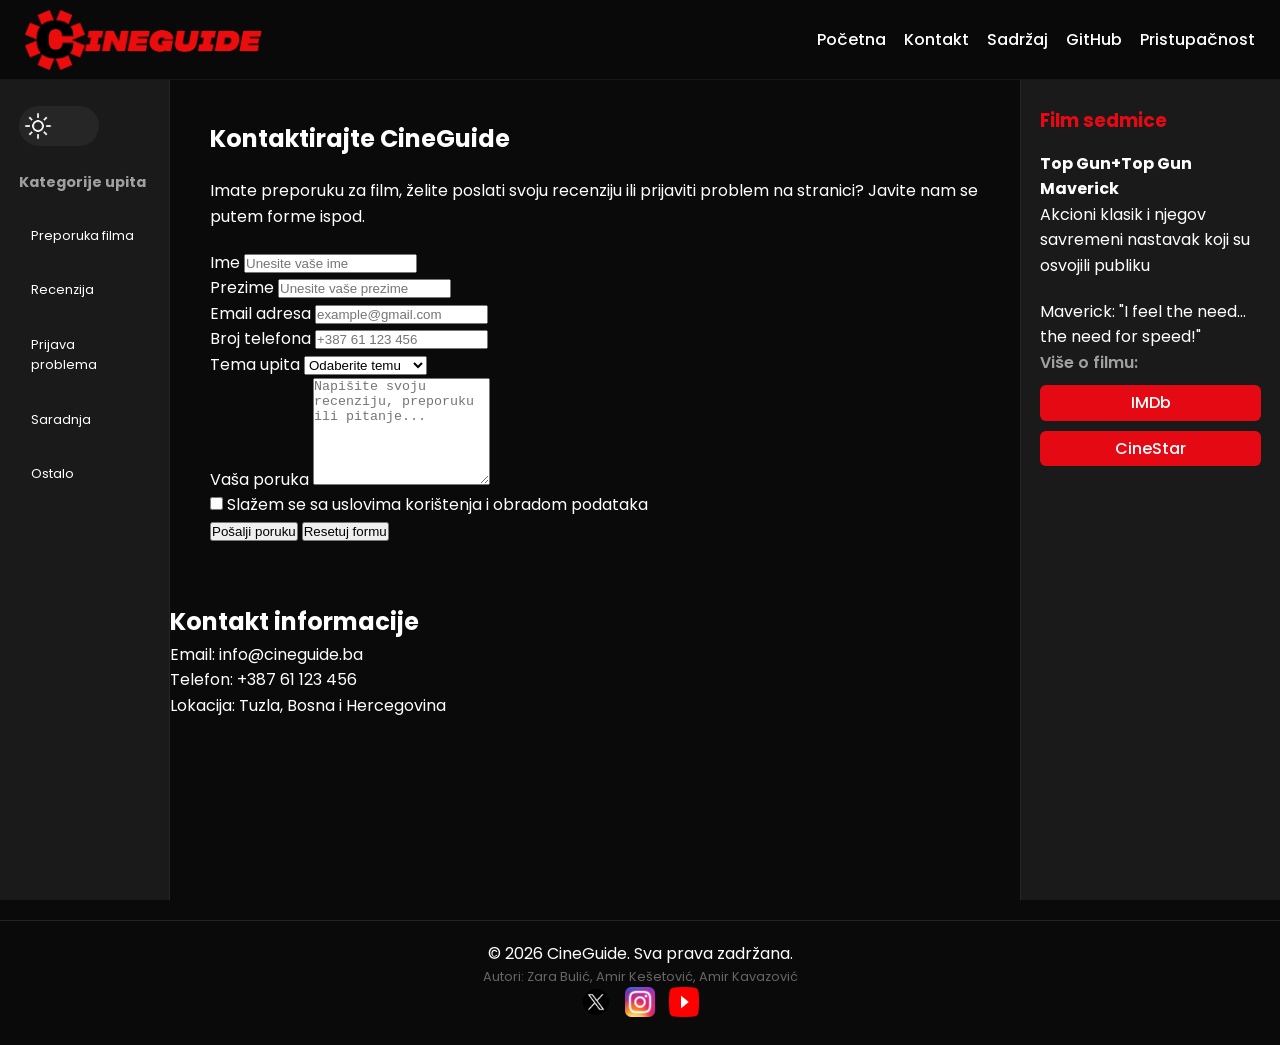
==== commit 8cca6ac7: "popravljen main" ====
--- a/kontakt.html
+++ b/kontakt.html
@@ -91,101 +91,77 @@
                     ili prijaviti problem na stranici? Javite nam se putem forme ispod.
                 </p>
 
-                
-                <form id="kontakt-forma">
-
-                    
+                <form id="kontakt-forma" novalidate> 
                     <div class="forma-grupa">
                         <label for="ime">Ime</label>
                         <input type="text" id="ime" class="unos-polje" name="ime" 
-                        placeholder="Unesite vaše ime" autocomplete="given-name">
+                               placeholder="Unesite vaše ime" autocomplete="given-name" required maxlength="30">
                         <span class="greska" id="ime-greska"></span>
                     </div>
                     
                     <div class="forma-grupa">
                         <label for="prezime">Prezime</label>
-                        <input type="text" id="prezime"class="unos-polje"  name="prezime" 
-                        placeholder="Unesite vaše prezime" autocomplete="family-name">
+                        <input type="text" id="prezime" class="unos-polje" name="prezime" 
+                               placeholder="Unesite vaše prezime" autocomplete="family-name" required maxlength="30">
                         <span class="greska" id="prezime-greska"></span>
                     </div>
 
                     <div class="forma-grupa">
                         <label for="email">Email adresa</label>
-                        <input type="text" id="email" class="unos-polje" name="email" 
-                        placeholder="example@gmail.com" autocomplete="email">
+                        <input type="email" id="email" class="unos-polje" name="email" 
+                               placeholder="example@gmail.com" autocomplete="email" required>
                         <span class="greska" id="email-greska"></span>
                     </div>
                     
                     <div class="forma-grupa">
                         <label for="telefon">Broj telefona</label>
-                        <input type="text" id="telefon" class="unos-polje" name="telefon"  
-                        placeholder="+387 61 123 456" autocomplete="tel">
+                        <input type="tel" id="telefon" class="unos-polje" name="telefon"  
+                               placeholder="+387 61 123 456" autocomplete="tel" required>
                         <span class="greska" id="telefon-greska"></span>
                     </div>
 
                     <div class="forma-grupa">
                         <label for="tema">Tema upita</label>
-                        <select id="tema" name="tema" class="unos-polje">
-
+                        <select id="tema" name="tema" class="unos-polje" required>
                             <option value="">Odaberite temu</option>
-                            <option value="preporuka">
-                                Preporuka filma
-                            </option>
-
-                            <option value="recenzija">
-                                Slanje recenzije
-                            </option>
-
-                            <option value="problem">
-                                Prijava problema
-                            </option>
-
-                            <option value="saradnja">
-                                Saradnja
-                            </option>
-
-                            <option value="ostalo">
-                                Ostalo
-                            </option>
-
+                            <option value="preporuka">Preporuka filma</option>
+                            <option value="recenzija">Slanje recenzije</option>
+                            <option value="problem">Prijava problema</option>
+                            <option value="saradnja">Saradnja</option>
+                            <option value="ostalo">Ostalo</option>
                         </select>
-
                         <span class="greska" id="tema-greska"></span>
                     </div>
 
                     <div class="forma-grupa">
                         <label for="poruka">Vaša poruka</label>
-
-                        <textarea
-                            id="poruka" name="poruka" rows="7"
-                             placeholder="Napišite svoju recenziju, preporuku ili pitanje..."
-                        ></textarea>
-
+                        <textarea id="poruka" name="poruka" rows="7" 
+                                  placeholder="Napišite svoju recenziju, preporuku ili pitanje..." required minlength="10"></textarea>
                         <span class="greska" id="poruka-greska"></span>
                     </div>
 
+                    <div class="forma-grupa-checkbox">
+                        <input type="checkbox" id="pravila" name="pravila" required>
+                        <label for="pravila">Slažem se sa uslovima korištenja i obradom podataka</label>
+                        <span class="greska" id="pravila-greska"></span>
+                    </div>
+
                     <div class="dugmad-forme">
-                        <button type="submit" class="posalji-btn">
-                            Pošalji poruku
-                        </button>
-
-                        <button type="reset" class="reset-btn">
-                            Resetuj formu
-                        </button>
-
+                        <button type="submit" class="posalji-btn">Pošalji poruku</button>
+                        <button type="reset" class="reset-btn">Resetuj formu</button>
                     </div>
                 </form>
 
                 <div id="uspjesna-poruka"></div>
-                <section class="kontakt-info">
-
-    <h2>Kontakt informacije</h2>
-
-    <p>Email: info@cineguide.ba</p>
-    <p>Telefon: +387 61 123 456</p>
-    <p>Lokacija: Tuzla, Bosna i Hercegovina</p>
-                </section>
-        </main>
+
+            </section> 
+            <section class="kontakt-info">
+                <h2>Kontakt informacije</h2>
+                <p>Email: info@cineguide.ba</p>
+                <p>Telefon: +387 61 123 456</p>
+                <p>Lokacija: Tuzla, Bosna i Hercegovina</p>
+            </section>
+         </main>
 
         <aside class="desni-sidebar">
             <h3 class="kontakt-film-naslov">Film sedmice</h3>
--- a/css/tptpstil.css
+++ b/css/tptpstil.css
@@ -171,7 +171,28 @@
     top: var(--header-height);
     height: calc(100vh - var(--header-height));
 }
-
+.lijevi-sidebar {
+    position: sticky;
+    top: var(--header-height);
+    height: calc(100vh - var(--header-height));
+    overflow-y: auto;
+}
+
+/* Firefox */
+.lijevi-sidebar {
+    scrollbar-width: thin;
+    scrollbar-color: var(--primary) transparent;
+}
+
+/* Chrome, Edge, Safari */
+.lijevi-sidebar::-webkit-scrollbar {
+    width: 6px;
+}
+
+.lijevi-sidebar::-webkit-scrollbar-thumb {
+    background-color: var(--primary);
+    border-radius: 3px;
+}
 .lijevi-sidebar h3 {
     margin-bottom: 20px;
     font-size: clamp(0.9rem, 1vw, 1.2rem);
@@ -471,9 +492,24 @@
     display: flex;
     flex-direction: column;
     gap: 20px;
-}
-
+
+    min-width: 0;
+}
+
+/* WRAPPER ZA RESPONSIVE TABELU */
+.tabela-wrapper {
+    width: 100%;
+    max-width: 100%;
+    overflow-x: auto;
+    -webkit-overflow-scrolling: touch; /* Nauceno sa Gemini AI, scrollanje se na mobile radi uz touch */
+    margin-bottom: 20px;
+}
+
+/* TABELA */
 .film-tabela {
+    width: 100%;
+    min-width: 600px;
+
     border: 1px solid var(--glass);
     border-radius: 10px;
     border-collapse: collapse;
@@ -500,7 +536,11 @@
     gap: 15px;
     margin-top: 20px;
 }
-
+.galerija-filmova a {
+    display: block;
+    overflow: hidden;
+    border-radius: 12px;
+}
 .galerija-filmova img {
     width: 100%;
     height: 220px;        /* svi isti okvir */
@@ -603,6 +643,38 @@
 
     transition: 0.25s;
 }
+
+#liste ul {
+    list-style: none;
+    padding-left: 0;
+}
+
+#liste > ul > li {
+    background: var(--bg-card);
+    padding: 15px 20px;
+    margin-bottom: 15px;
+    border-radius: 12px;
+    border-left: 4px solid var(--primary);
+    font-weight: 600;
+}
+
+#liste ul ul {
+    margin-top: 10px;
+    padding-left: 20px;
+}
+
+#liste ul ul li {
+    color: var(--text-muted);
+    font-weight: 400;
+    margin-bottom: 5px;
+    position: relative;
+}
+
+#liste ul ul li::before {
+    content: "🎬";
+    margin-right: 8px;
+}
+
 
 /* ----------------------------- */
 /* --- DESNI SIDEBAR (VIDEO) --- */
@@ -752,6 +824,51 @@
     margin-bottom: 30px;
 }
 
+/* --- STIL ZA COUNTDOWN TAJMER --- */
+.tajmer-kontejner {
+    background: var(--glass);
+    border: 1px dashed rgba(229, 9, 20, 0.4);
+    border-radius: 8px;
+    padding: 10px;
+    margin: 15px 0;
+    text-align: center;
+}
+
+.tajmer-naslov-film {
+    font-size: 0.8rem !important;
+    text-transform: uppercase;
+    letter-spacing: 1px;
+    color: var(--text-muted);
+    margin-bottom: 3px;
+}
+
+.countdown-sat {
+    font-size: 1.1rem;
+    font-weight: 700;
+    color: var(--gold);
+    font-family: monospace;
+}
+
+/* Ovu animaciju generisao je Gemini AI, primjenjuje se na kartice filmova kako bi se postigao efekt */
+/* pojavljivanja i blagog podizanja prilikom učitavanja stranice. */
+@keyframes prikaziKarticu {
+    from { 
+        opacity: 0;
+        transform: translateY(20px); 
+    }
+    to {
+        opacity: 1;
+        transform: translateY(0);
+    }
+}
+
+/* --- Primjena animacije na kartice filmova --- */
+.film-kartica {
+    /* ... tvoji postojeći stilovi ... */
+    animation: prikaziKarticu 0.6s ease-out forwards;
+}
+
+
 /* --------------------- */
 /* --- RESPONZIVNOST --- */
 /* --------------------- */
@@ -957,6 +1074,25 @@
     .desni-sidebar {
         display: none;
     }
+
+    .glavni-kontejner {
+        display: block;
+        width: 100%;
+        overflow-x: hidden;
+    }
+    
+    .kontakt-sadrzaj {
+        width: 100%;
+        max-width: 100%;
+        overflow-x: hidden;
+        padding: 10px;
+    }
+
+    .kontakt-sekcija {
+        padding: 20px 15px;
+        width: 100%;
+        max-width: 100%;
+    }
 }
 
 
@@ -1045,5 +1181,3 @@
         font-size: 1.4rem;
     }
 }
-
-
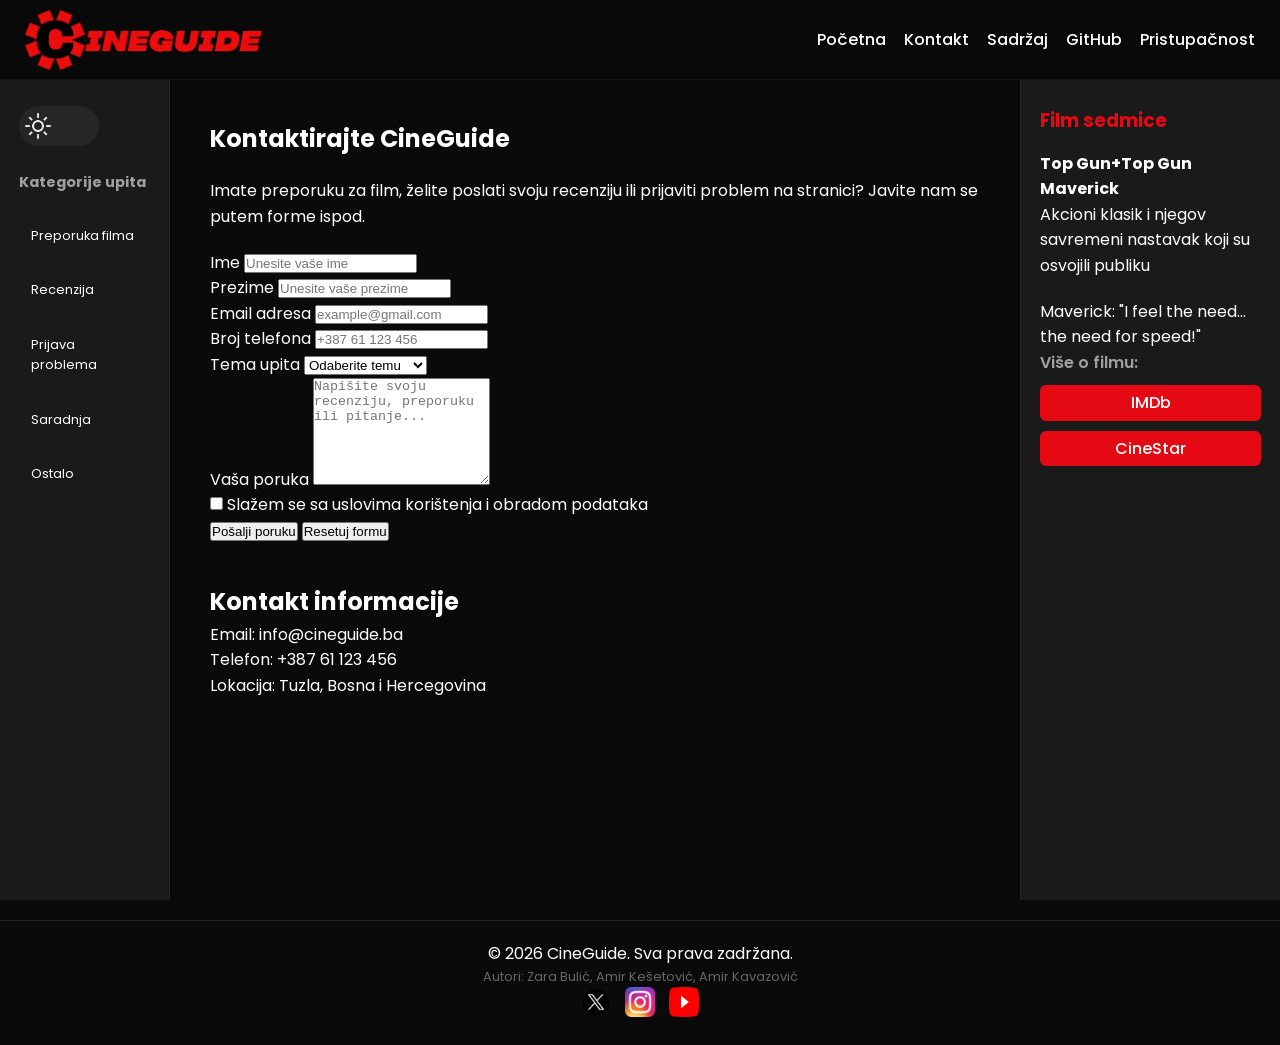
==== commit 3cf196f2: "male promjene kod kontakt informacija" ====
--- a/kontakt.html
+++ b/kontakt.html
@@ -95,34 +95,34 @@
                     <div class="forma-grupa">
                         <label for="ime">Ime</label>
                         <input type="text" id="ime" class="unos-polje" name="ime" 
-                               placeholder="Unesite vaše ime" autocomplete="given-name" required maxlength="30">
+                               placeholder="Unesite vaše ime" autocomplete="given-name">
                         <span class="greska" id="ime-greska"></span>
                     </div>
                     
                     <div class="forma-grupa">
                         <label for="prezime">Prezime</label>
                         <input type="text" id="prezime" class="unos-polje" name="prezime" 
-                               placeholder="Unesite vaše prezime" autocomplete="family-name" required maxlength="30">
+                               placeholder="Unesite vaše prezime" autocomplete="family-name">
                         <span class="greska" id="prezime-greska"></span>
                     </div>
 
                     <div class="forma-grupa">
                         <label for="email">Email adresa</label>
                         <input type="email" id="email" class="unos-polje" name="email" 
-                               placeholder="example@gmail.com" autocomplete="email" required>
+                               placeholder="example@gmail.com" autocomplete="email">
                         <span class="greska" id="email-greska"></span>
                     </div>
                     
                     <div class="forma-grupa">
                         <label for="telefon">Broj telefona</label>
                         <input type="tel" id="telefon" class="unos-polje" name="telefon"  
-                               placeholder="+387 61 123 456" autocomplete="tel" required>
+                               placeholder="+387 61 123 456" autocomplete="tel">
                         <span class="greska" id="telefon-greska"></span>
                     </div>
 
                     <div class="forma-grupa">
                         <label for="tema">Tema upita</label>
-                        <select id="tema" name="tema" class="unos-polje" required>
+                        <select id="tema" name="tema" class="unos-polje">
                             <option value="">Odaberite temu</option>
                             <option value="preporuka">Preporuka filma</option>
                             <option value="recenzija">Slanje recenzije</option>
@@ -136,12 +136,12 @@
                     <div class="forma-grupa">
                         <label for="poruka">Vaša poruka</label>
                         <textarea id="poruka" name="poruka" rows="7" 
-                                  placeholder="Napišite svoju recenziju, preporuku ili pitanje..." required minlength="10"></textarea>
+                                  placeholder="Napišite svoju recenziju, preporuku ili pitanje..."></textarea>
                         <span class="greska" id="poruka-greska"></span>
                     </div>
 
                     <div class="forma-grupa-checkbox">
-                        <input type="checkbox" id="pravila" name="pravila" required>
+                        <input type="checkbox" id="pravila" name="pravila">
                         <label for="pravila">Slažem se sa uslovima korištenja i obradom podataka</label>
                         <span class="greska" id="pravila-greska"></span>
                     </div>
@@ -152,15 +152,15 @@
                     </div>
                 </form>
 
-                <div id="uspjesna-poruka"></div>
-
-            </section> 
-            <section class="kontakt-info">
-                <h2>Kontakt informacije</h2>
-                <p>Email: info@cineguide.ba</p>
-                <p>Telefon: +387 61 123 456</p>
-                <p>Lokacija: Tuzla, Bosna i Hercegovina</p>
-            </section>
+               <div id="uspjesna-poruka"></div>
+
+                <div class="kontakt-info">
+                    <h2>Kontakt informacije</h2>
+                    <p>Email: info@cineguide.ba</p>
+                    <p>Telefon: +387 61 123 456</p>
+                    <p>Lokacija: Tuzla, Bosna i Hercegovina</p>
+                </div>
+                </section>
          </main>
 
         <aside class="desni-sidebar">
--- a/css/tptpstil.css
+++ b/css/tptpstil.css
@@ -60,7 +60,7 @@
 }
 
 .logo-slika {
-    max-height: 60px; /* Prilagodite visinu logotipa da stane u header */
+    max-height: 60px;
     width: auto;      /* Automatska širina radi očuvanja proporcija */
 }
 
@@ -165,7 +165,7 @@
     background: var(--bg-card);
     padding:
         clamp(15px, 2vw, 30px)
-        clamp(10px, 1.5vw, 20px);
+        clamp(10px, 1.5vw, 20px); /* Padding kod od ChatGPT-a, prilagođava se veličini ekrana */
     border-right: 1px solid var(--glass);
     position: sticky;
     top: var(--header-height);
@@ -178,13 +178,12 @@
     overflow-y: auto;
 }
 
-/* Firefox */
+/* --- SCROLLBAR --- */
 .lijevi-sidebar {
     scrollbar-width: thin;
     scrollbar-color: var(--primary) transparent;
 }
 
-/* Chrome, Edge, Safari */
 .lijevi-sidebar::-webkit-scrollbar {
     width: 6px;
 }
@@ -193,6 +192,7 @@
     background-color: var(--primary);
     border-radius: 3px;
 }
+
 .lijevi-sidebar h3 {
     margin-bottom: 20px;
     font-size: clamp(0.9rem, 1vw, 1.2rem);
@@ -222,6 +222,7 @@
     padding-left: 15px;
 }
 
+/* --- TOGGLE ZA LIGHT/DARK MODE --- */
 .mode-checkbox {
     display: none;
 }
@@ -291,24 +292,24 @@
     transform: scale(0);
 }
 
+#mode-toggle:checked + .slide-kontejner .ikona-sunce {
+    opacity: 0;
+    transform: scale(0);
+}
+
+#mode-toggle:checked + .slide-kontejner .ikona-mesec {
+    opacity: 1;
+    transform: scale(1);
+}
+
+#mode-toggle:checked + .slide-kontejner .ikona-omotac {
+    justify-content: flex-end;
+}
+
+/* --- AKTIVAN FILTER KATEGORIJA --- */
 .aktivan-filter {
     background: var(--primary);
     color: white !important;
-}
-
-/*---LIGHT/DARK MODE TOGGLE --- */
-#mode-toggle:checked + .slide-kontejner .ikona-sunce {
-    opacity: 0;
-    transform: scale(0);
-}
-
-#mode-toggle:checked + .slide-kontejner .ikona-mesec {
-    opacity: 1;
-    transform: scale(1);
-}
-
-#mode-toggle:checked + .slide-kontejner .ikona-omotac {
-    justify-content: flex-end;
 }
 
 /* ------------------------------- */
@@ -440,6 +441,7 @@
     transition: 0.4s;
     display: flex;
     flex-direction: column;
+    animation: prikaziKarticu 0.6s ease-out forwards;
 }
 
 .film-kartica:hover {
@@ -544,7 +546,7 @@
 .galerija-filmova img {
     width: 100%;
     height: 220px;        /* svi isti okvir */
-    object-fit: cover;    /* ključno: crop, ali bez deformacije */
+    object-fit: cover;    /* crop, ali bez deformacije */
     border-radius: 12px;
     transition: 0.3s;
     border: 2px solid var(--glass);
@@ -746,6 +748,7 @@
     font-size: 0.9rem;
     color: #a0a0a0;
 }
+
 /* -------------- */
 /* --- FOOTER --- */
 /* -------------- */
@@ -825,6 +828,7 @@
 }
 
 /* --- STIL ZA COUNTDOWN TAJMER --- */
+/* Kod generisan uz Gemini AI, ali je razumljivo jer je repeticija prethodno naučenih stilova. */
 .tajmer-kontejner {
     background: var(--glass);
     border: 1px dashed rgba(229, 9, 20, 0.4);
@@ -846,7 +850,7 @@
     font-size: 1.1rem;
     font-weight: 700;
     color: var(--gold);
-    font-family: monospace;
+    font-family: monospace; /* Različiti font za tajmer, da se istakne */
 }
 
 /* Ovu animaciju generisao je Gemini AI, primjenjuje se na kartice filmova kako bi se postigao efekt */
@@ -862,16 +866,12 @@
     }
 }
 
-/* --- Primjena animacije na kartice filmova --- */
-.film-kartica {
-    /* ... tvoji postojeći stilovi ... */
-    animation: prikaziKarticu 0.6s ease-out forwards;
-}
-
 
 /* --------------------- */
 /* --- RESPONZIVNOST --- */
 /* --------------------- */
+
+/* Provjerene standardne veličine break-pointova, prilagođene za različite uređaje kroz eksperimente */
 
 /* Manji desktopi */
 @media (max-width: 1400px) {
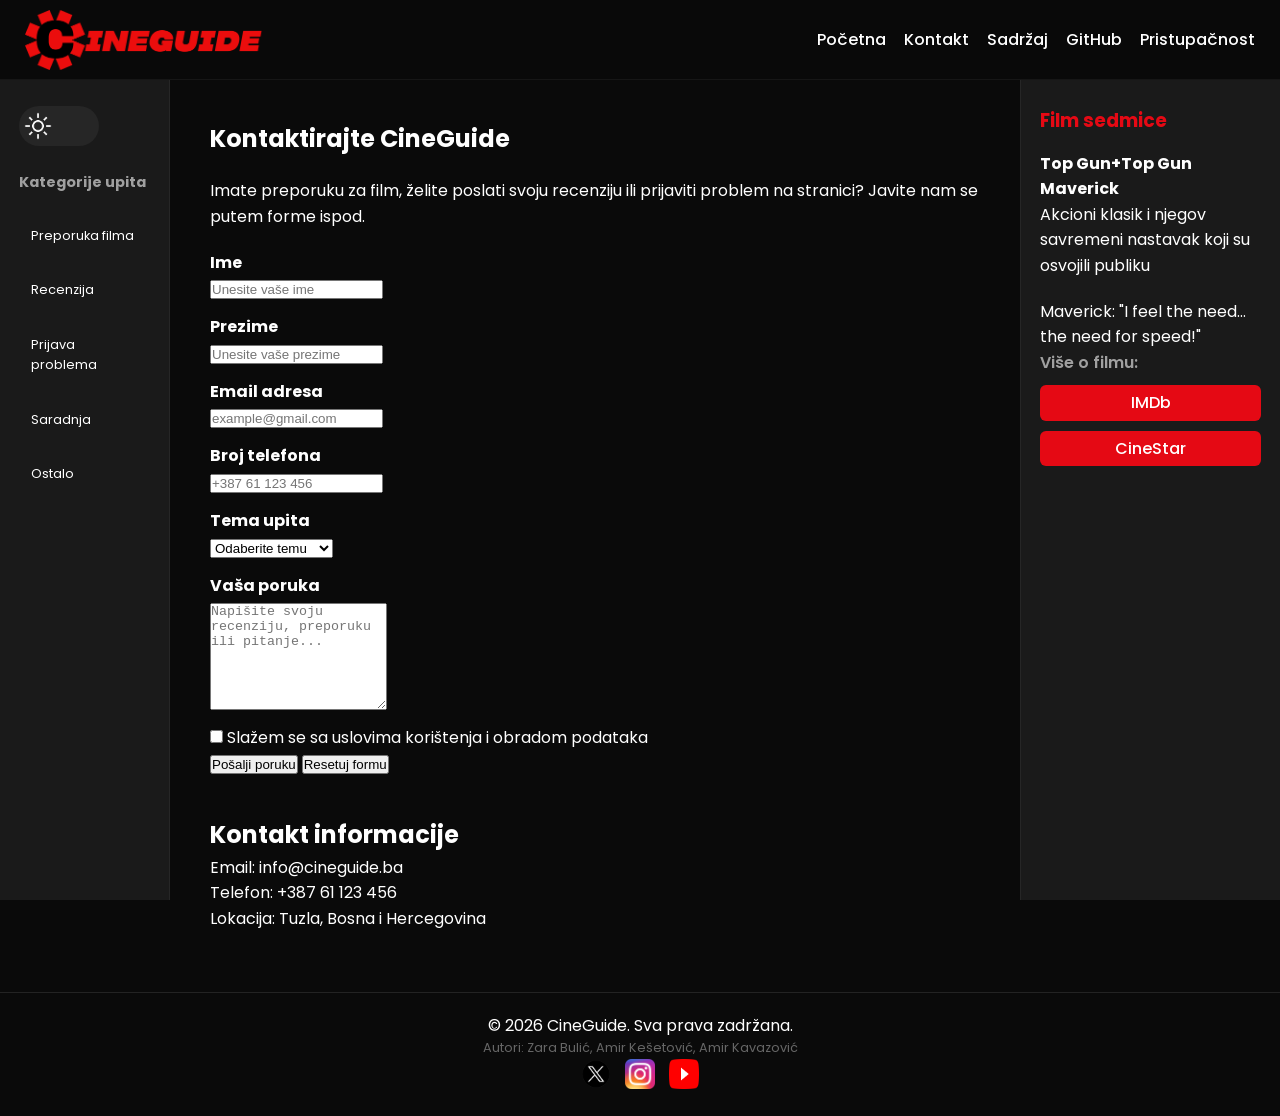
==== commit 0d525443: "dodani komentari za kontakt.html i ispravljeni za index komentari" ====
--- a/kontakt.html
+++ b/kontakt.html
@@ -1,6 +1,9 @@
 <!DOCTYPE html>
 <html lang="bs">
 <head>
+    <!-- =========================
+     META PODACI STRANICE
+     ========================= -->
 <meta charset="UTF-8">
 <meta name="viewport" content="width=device-width, initial-scale=1.0">
 <title>CineGuide - Kontakt</title>
@@ -9,12 +12,14 @@
 </head>
 
 <body>
-
+<!-- =========================
+     HEADER / ZAGLAVLJE
+     ========================= -->
     <header>
         <div class="logo">
             <img src="images/CineLogoFinal.png" alt="CineGuide Logo" class="logo-slika">
         </div>
-
+        <!-- GLAVNA NAVIGACIJA -->
         <nav>
             <ul>
                 <li><a href="index.html">Početna</a></li>
@@ -25,7 +30,9 @@
             </ul>
         </nav>
 
-            <!-- ACCESSIBILITY PANEL -->
+            <!-- =========================
+         ACCESSIBILITY PANEL
+         ========================= -->
 <div class="accessibility-panel hidden" id="accessibility-panel">
 
     <h3>Postavke pristupačnosti</h3>
@@ -54,12 +61,17 @@
 
 </div>
     </header>
-
+    <!-- =========================
+     GLAVNI KONTEJNER STRANICE
+     ========================= -->
     <div class="glavni-kontejner">
+        <!-- =========================
+         LIJEVI SIDEBAR
+         ========================= -->
         <aside class="lijevi-sidebar">
-
+        <!-- DARK/LIGHT MODE PREKIDAČ -->
             <input type="checkbox" id="mode-toggle" class="mode-checkbox">
-
+        <!-- IKONE ZA MODE -->
             <label for="mode-toggle" class="slide-kontejner">
             <div class="ikona-omotac">
                     <img src="images/lightmode.png" alt="Light" class="ikona-sunce">
@@ -68,7 +80,7 @@
             </label>
 
             <h3>Kategorije upita</h3>
-
+            <!-- KATEGORIJE KONTAKT FORME -->
             <ul>
                 <li><a href="#">Preporuka filma</a></li>
                 <li><a href="#">Recenzija</a></li>
@@ -79,7 +91,9 @@
 
         </aside>
 
-        <!-- GLAVNI SADRZAJ -->
+        <!-- =========================
+         GLAVNI SADRŽAJ - KONTAKT FORMA
+         ========================= -->
         <main class="kontakt-sadrzaj">
 
             <section class="kontakt-sekcija">
@@ -90,6 +104,11 @@
                     Imate preporuku za film, želite poslati svoju recenziju
                     ili prijaviti problem na stranici? Javite nam se putem forme ispod.
                 </p>
+                <!-- =========================
+                 KONTAKT FORMA
+                 (AI: pomoć pri kreiranju strukture
+                     i organizaciji kontakt forme (polja, validacija i raspored elemenata))
+                    ========================= -->
 
                 <form id="kontakt-forma" novalidate> 
                     <div class="forma-grupa">
@@ -162,7 +181,10 @@
                 </div>
                 </section>
          </main>
-
+            <!-- =========================
+            DESNI SIDEBAR - FILM SEDMICE
+            (AI(ChatGPT) korišten pri odabiru i prezentaciji "Filma sedmice" na desnom sidebaru, uključujući kratak opis)
+            ========================= -->
         <aside class="desni-sidebar">
             <h3 class="kontakt-film-naslov">Film sedmice</h3>
 
@@ -190,7 +212,9 @@
         </a>
           </aside>
            </div>
-    
+    <!-- =========================
+     FOOTER
+     ========================= -->
     <footer class="footer-glavni">
         <p>&copy; 2026 CineGuide. Sva prava zadržana.</p>
         <p class="footer-autori">Autori: Zara Bulić, Amir Kešetović, Amir Kavazović</p>
--- a/css/tptpstil.css
+++ b/css/tptpstil.css
@@ -163,15 +163,8 @@
 /* ---------------------- */
 .lijevi-sidebar {
     background: var(--bg-card);
-    padding:
-        clamp(15px, 2vw, 30px)
-        clamp(10px, 1.5vw, 20px); /* Padding kod od ChatGPT-a, prilagođava se veličini ekrana */
+    padding: clamp(15px, 2vw, 30px) clamp(10px, 1.5vw, 20px); 
     border-right: 1px solid var(--glass);
-    position: sticky;
-    top: var(--header-height);
-    height: calc(100vh - var(--header-height));
-}
-.lijevi-sidebar {
     position: sticky;
     top: var(--header-height);
     height: calc(100vh - var(--header-height));
@@ -497,6 +490,23 @@
 
     min-width: 0;
 }
+/* Generisano uz pomoć AI (Gemini) za potrebe rješavanja problema 
+   vertikalnog poravnanja teksta
+*/
+#kontakt-forma .forma-grupa {
+    display: flex;
+    flex-direction: column;   
+    align-items: flex-start;  /* Poravnava i tekst i box uz lijevu ivicu */
+    margin-bottom: 15px;      /* Pravi razmak između polja forme */
+}
+
+#kontakt-forma .forma-grupa label {
+    margin-bottom: 5px;       /* Dodaje malo prostora između teksta i samog boxa */
+    font-weight: bold;        /* Podebljava tekst natpisa */
+}
+/* --- Kraj AI bloka --- */
+
+
 
 /* WRAPPER ZA RESPONSIVE TABELU */
 .tabela-wrapper {
